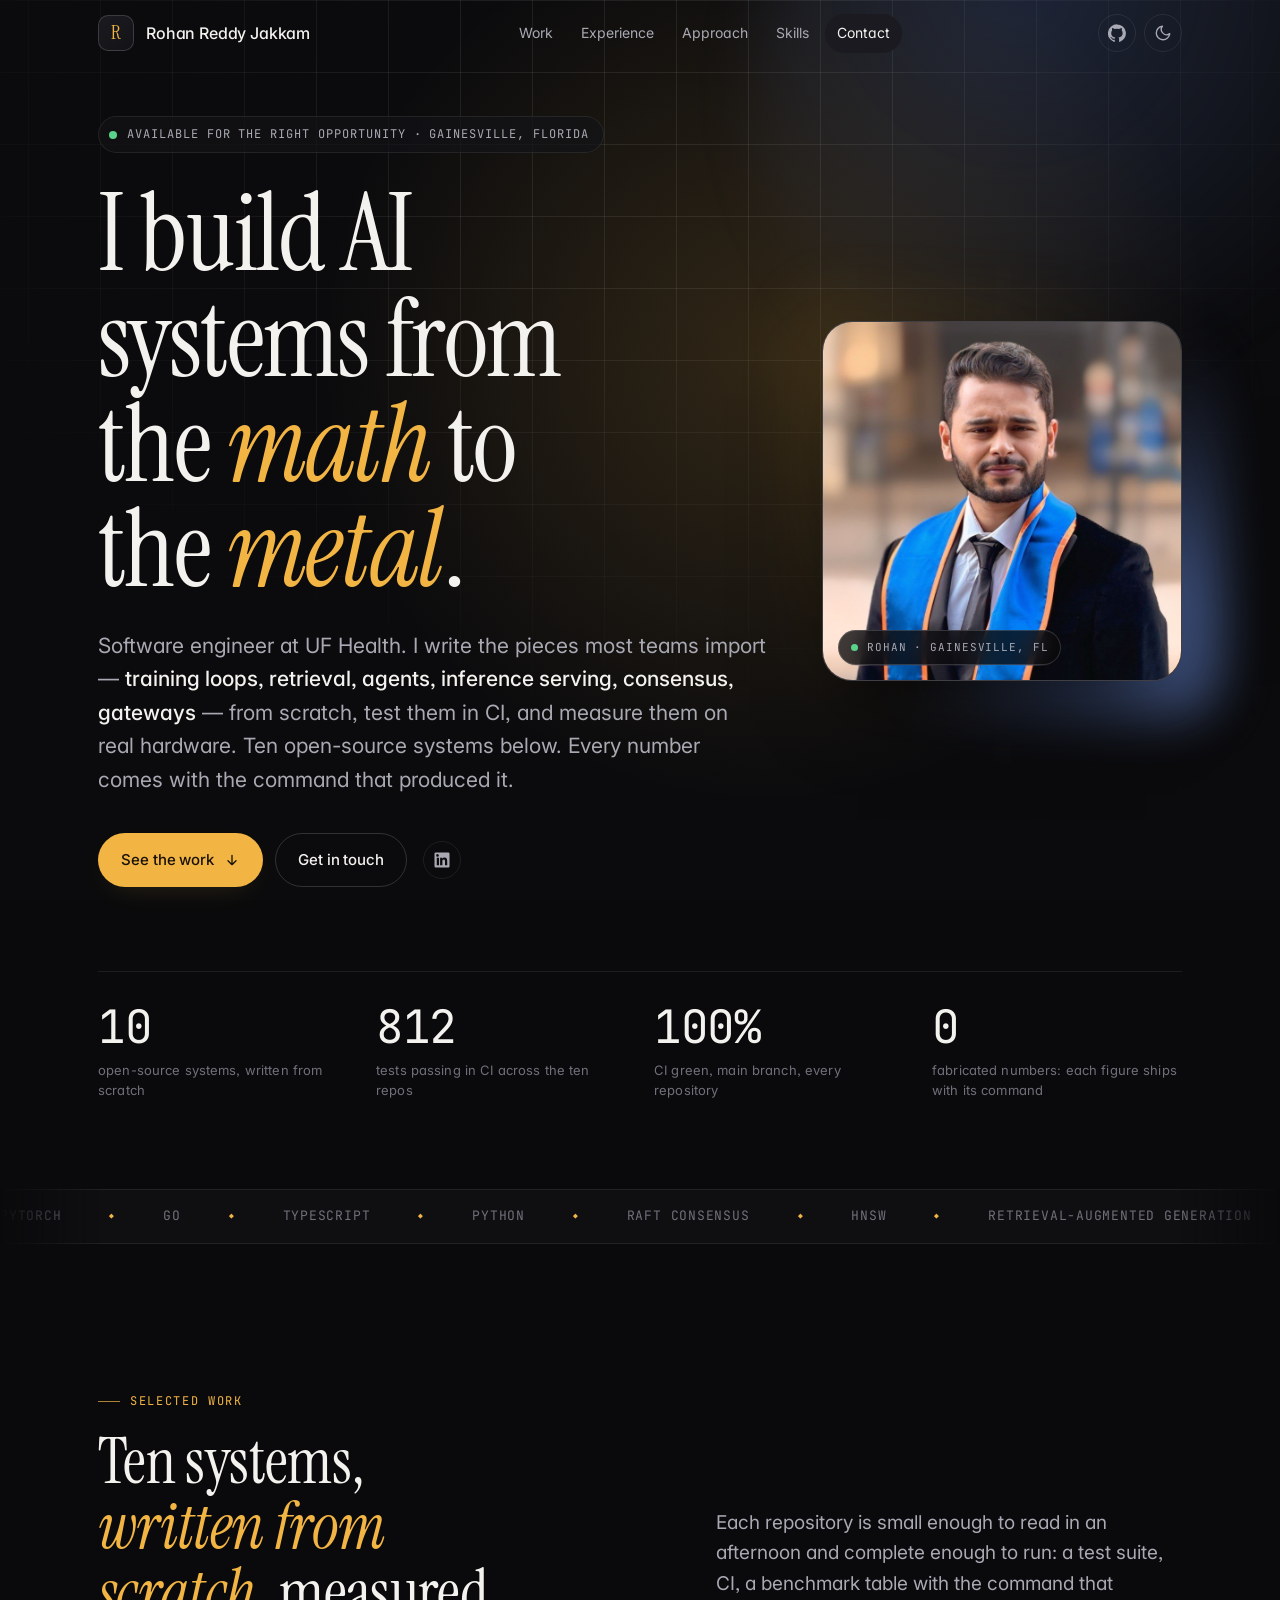
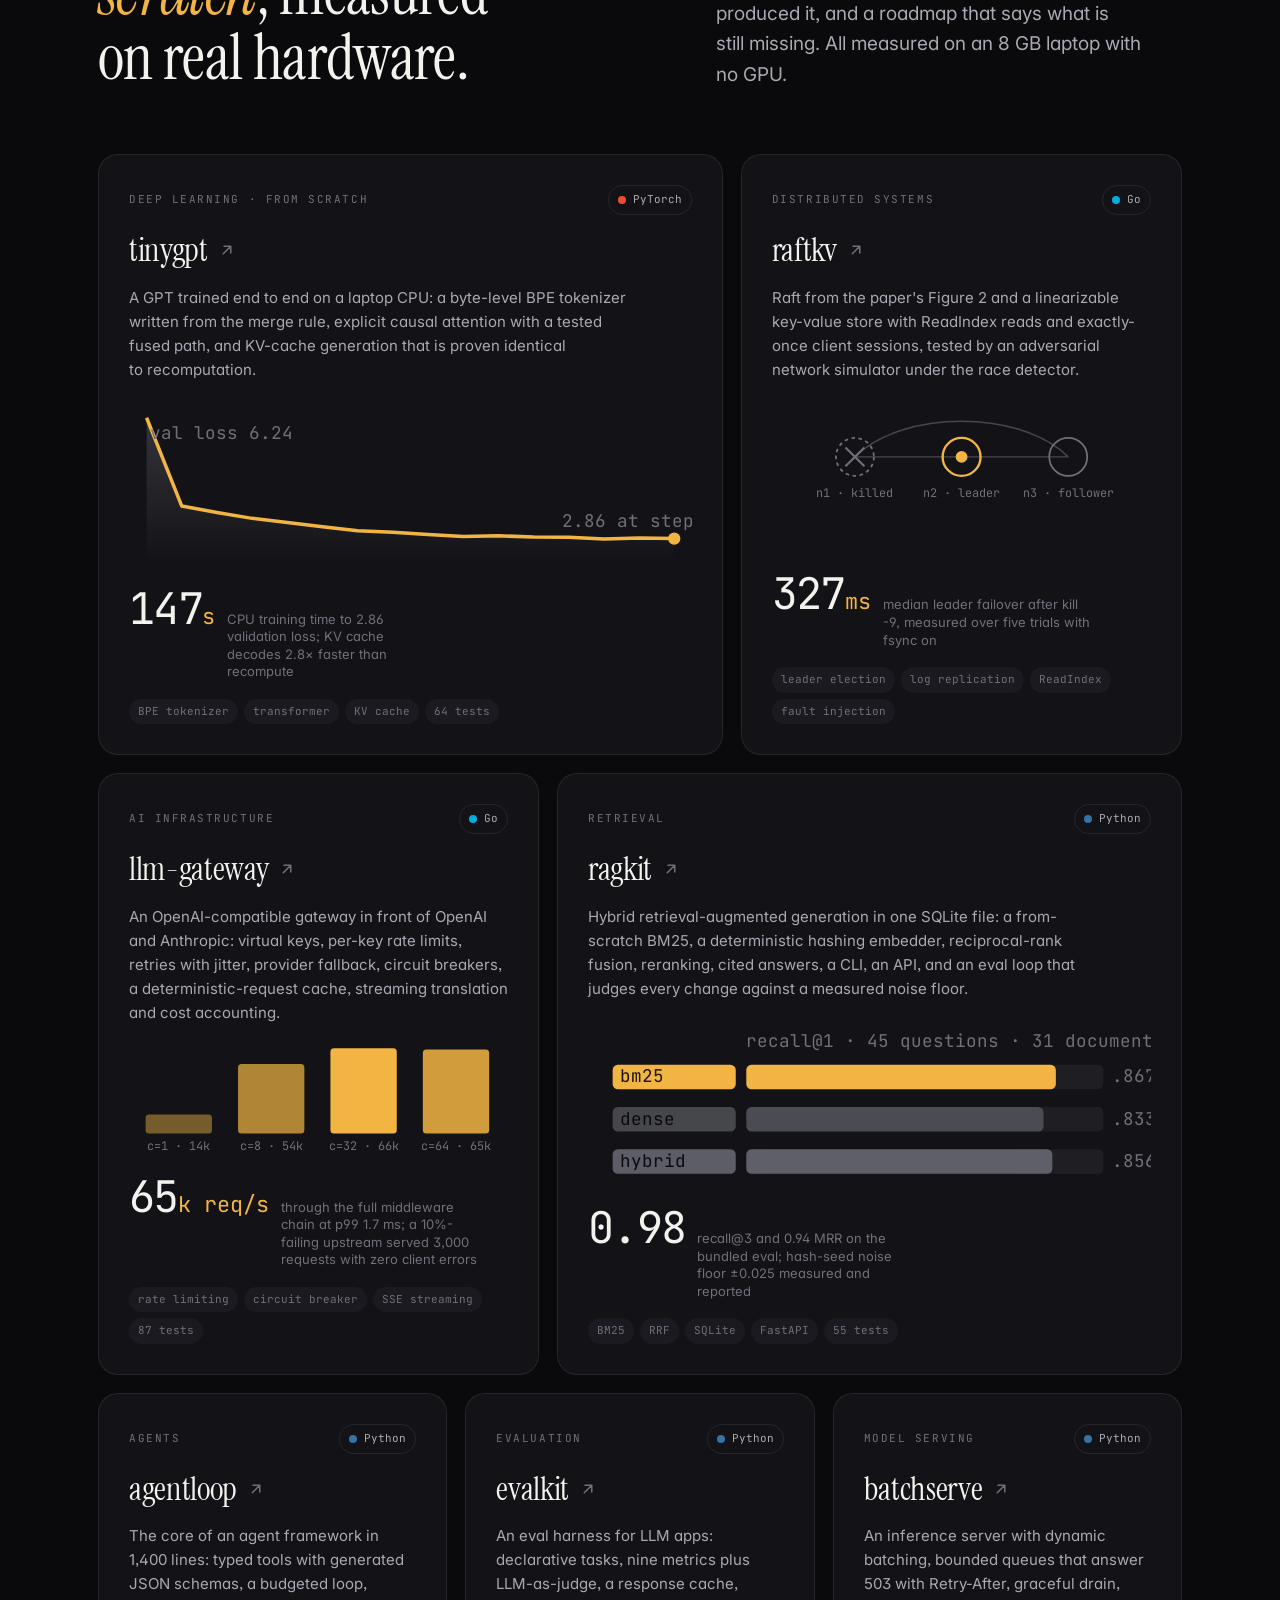
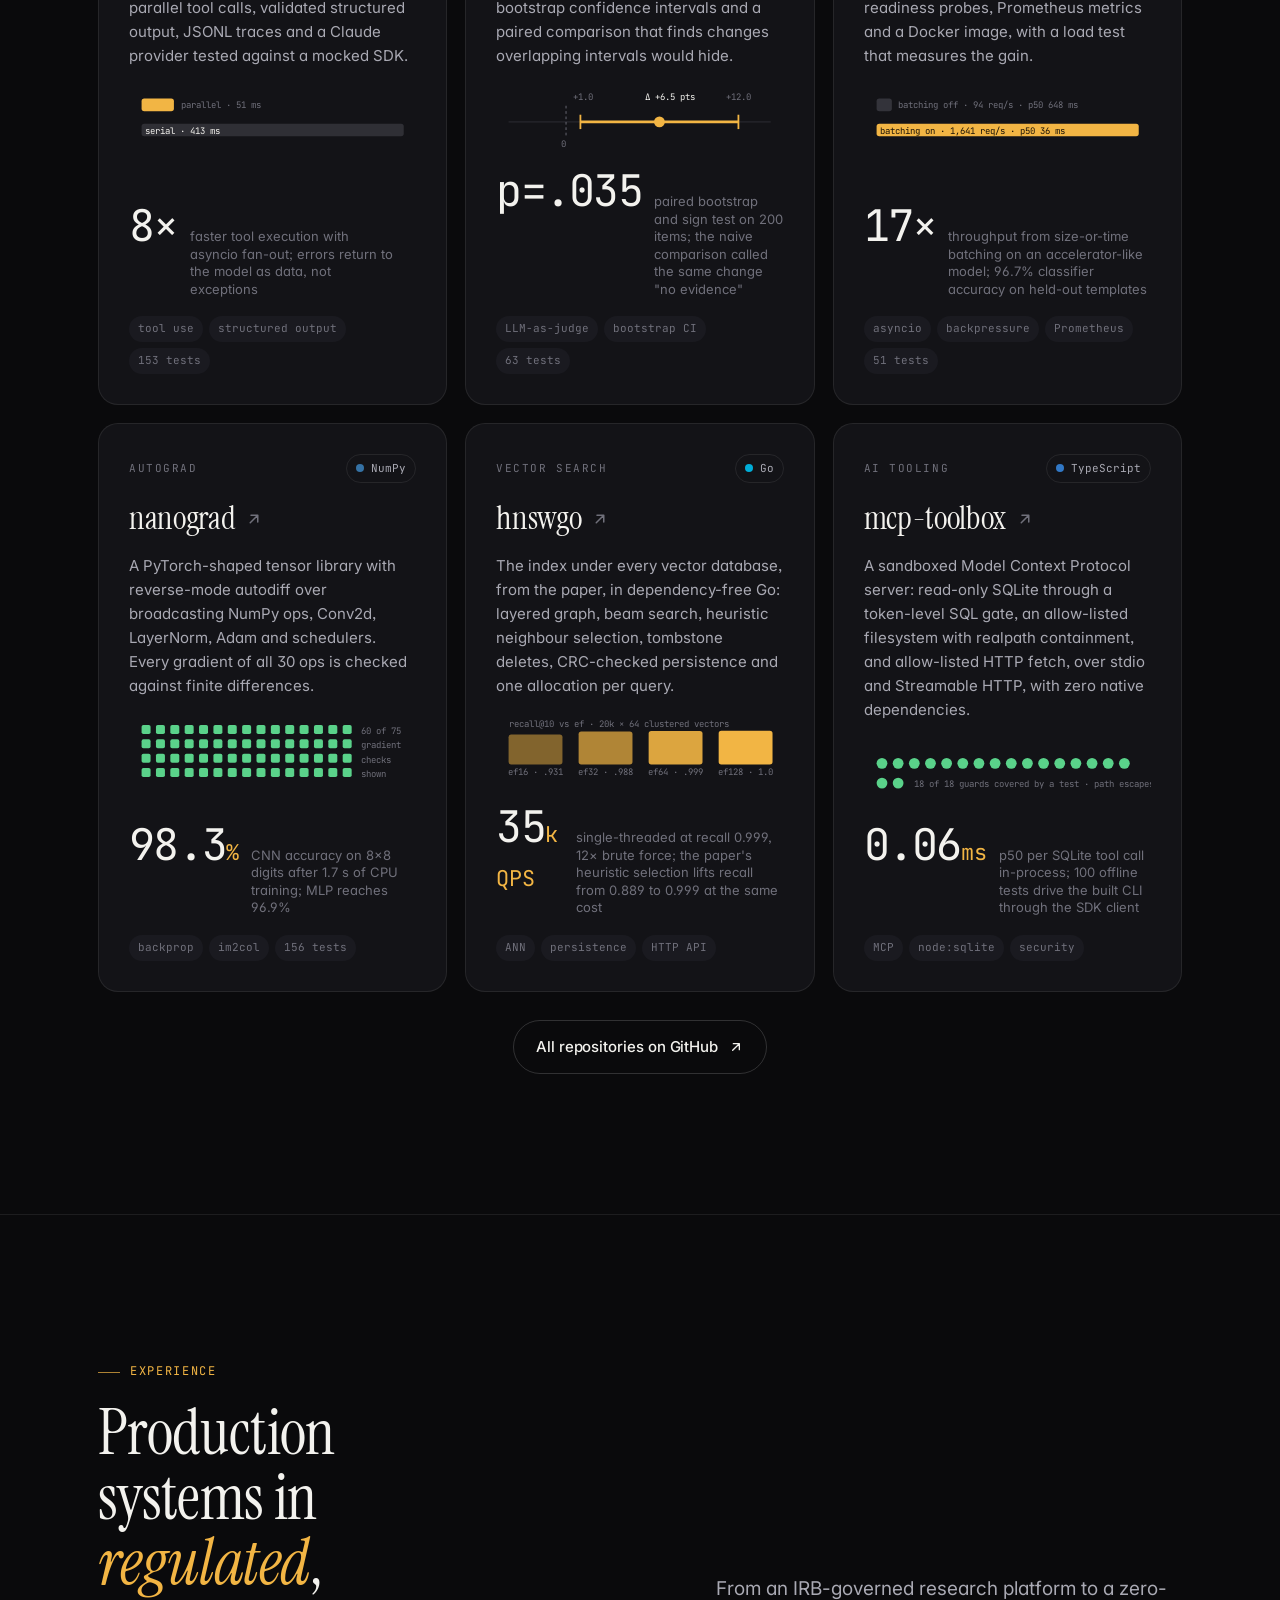
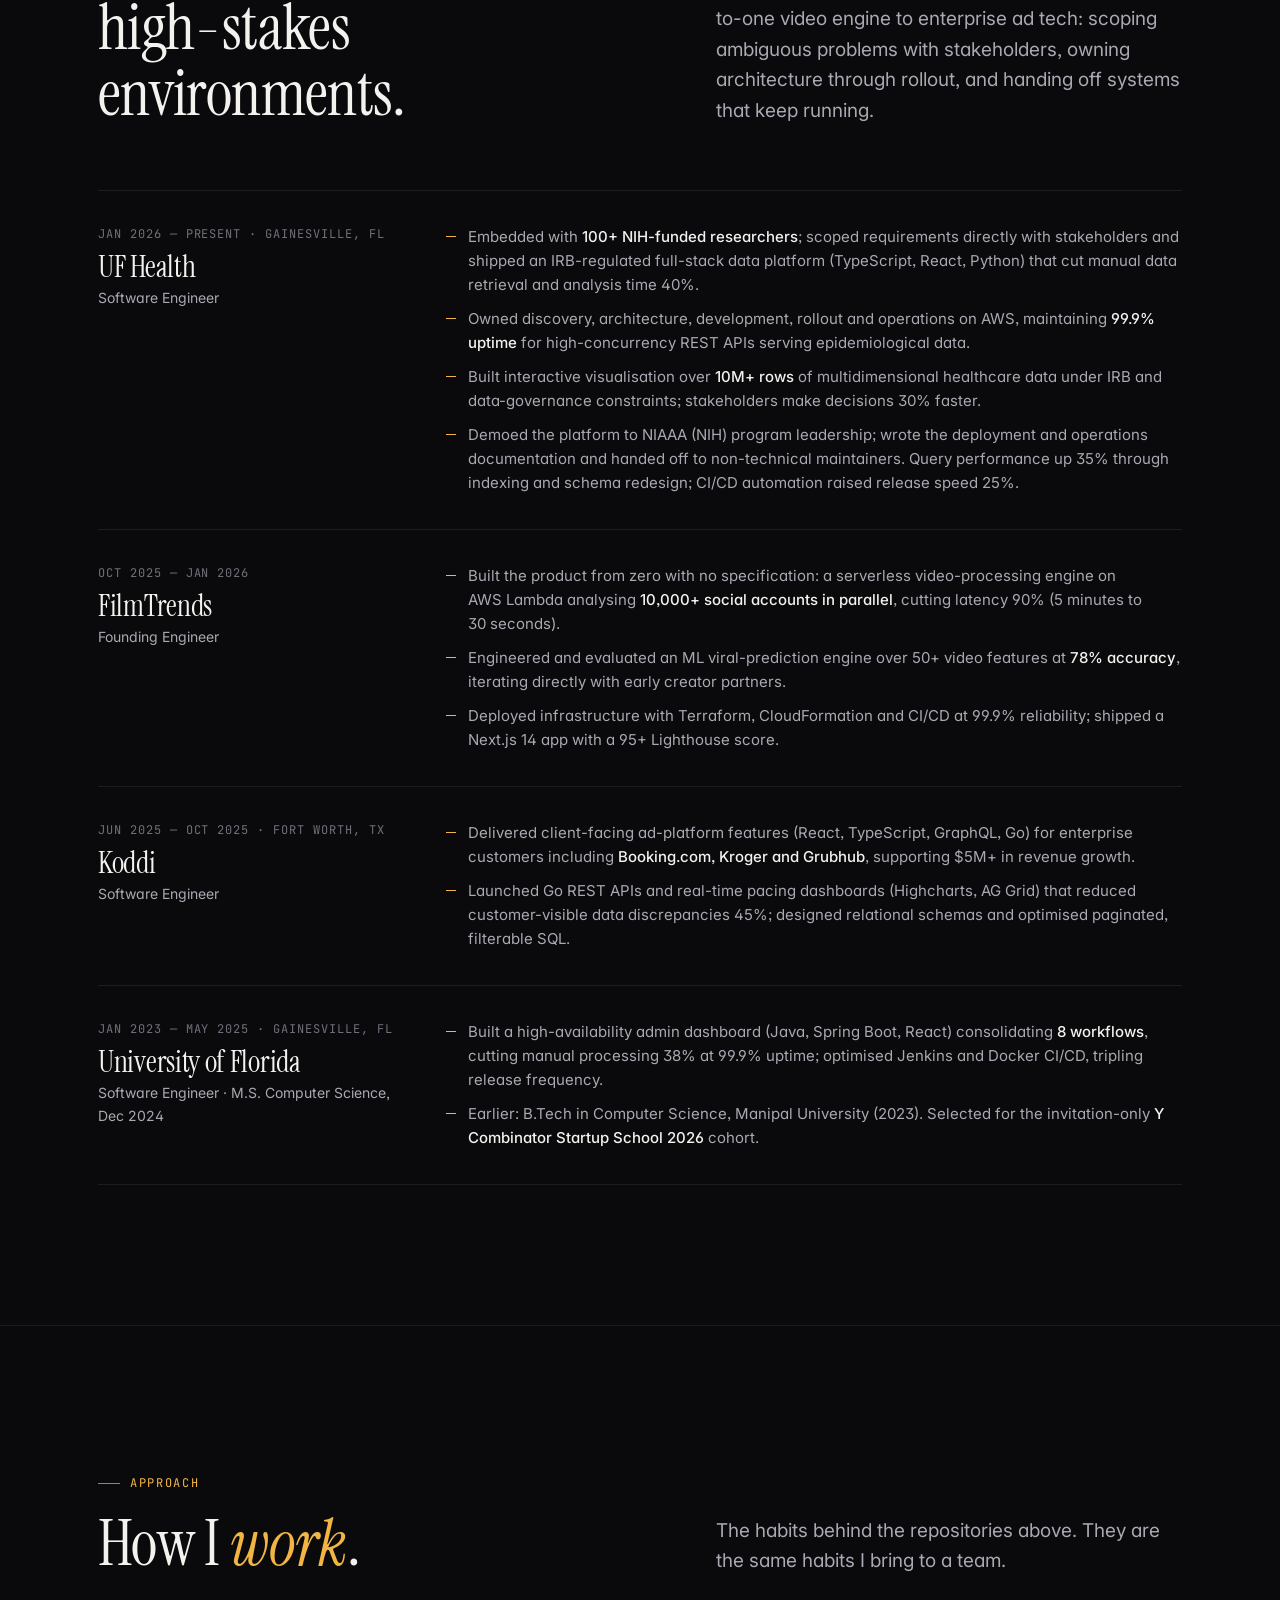
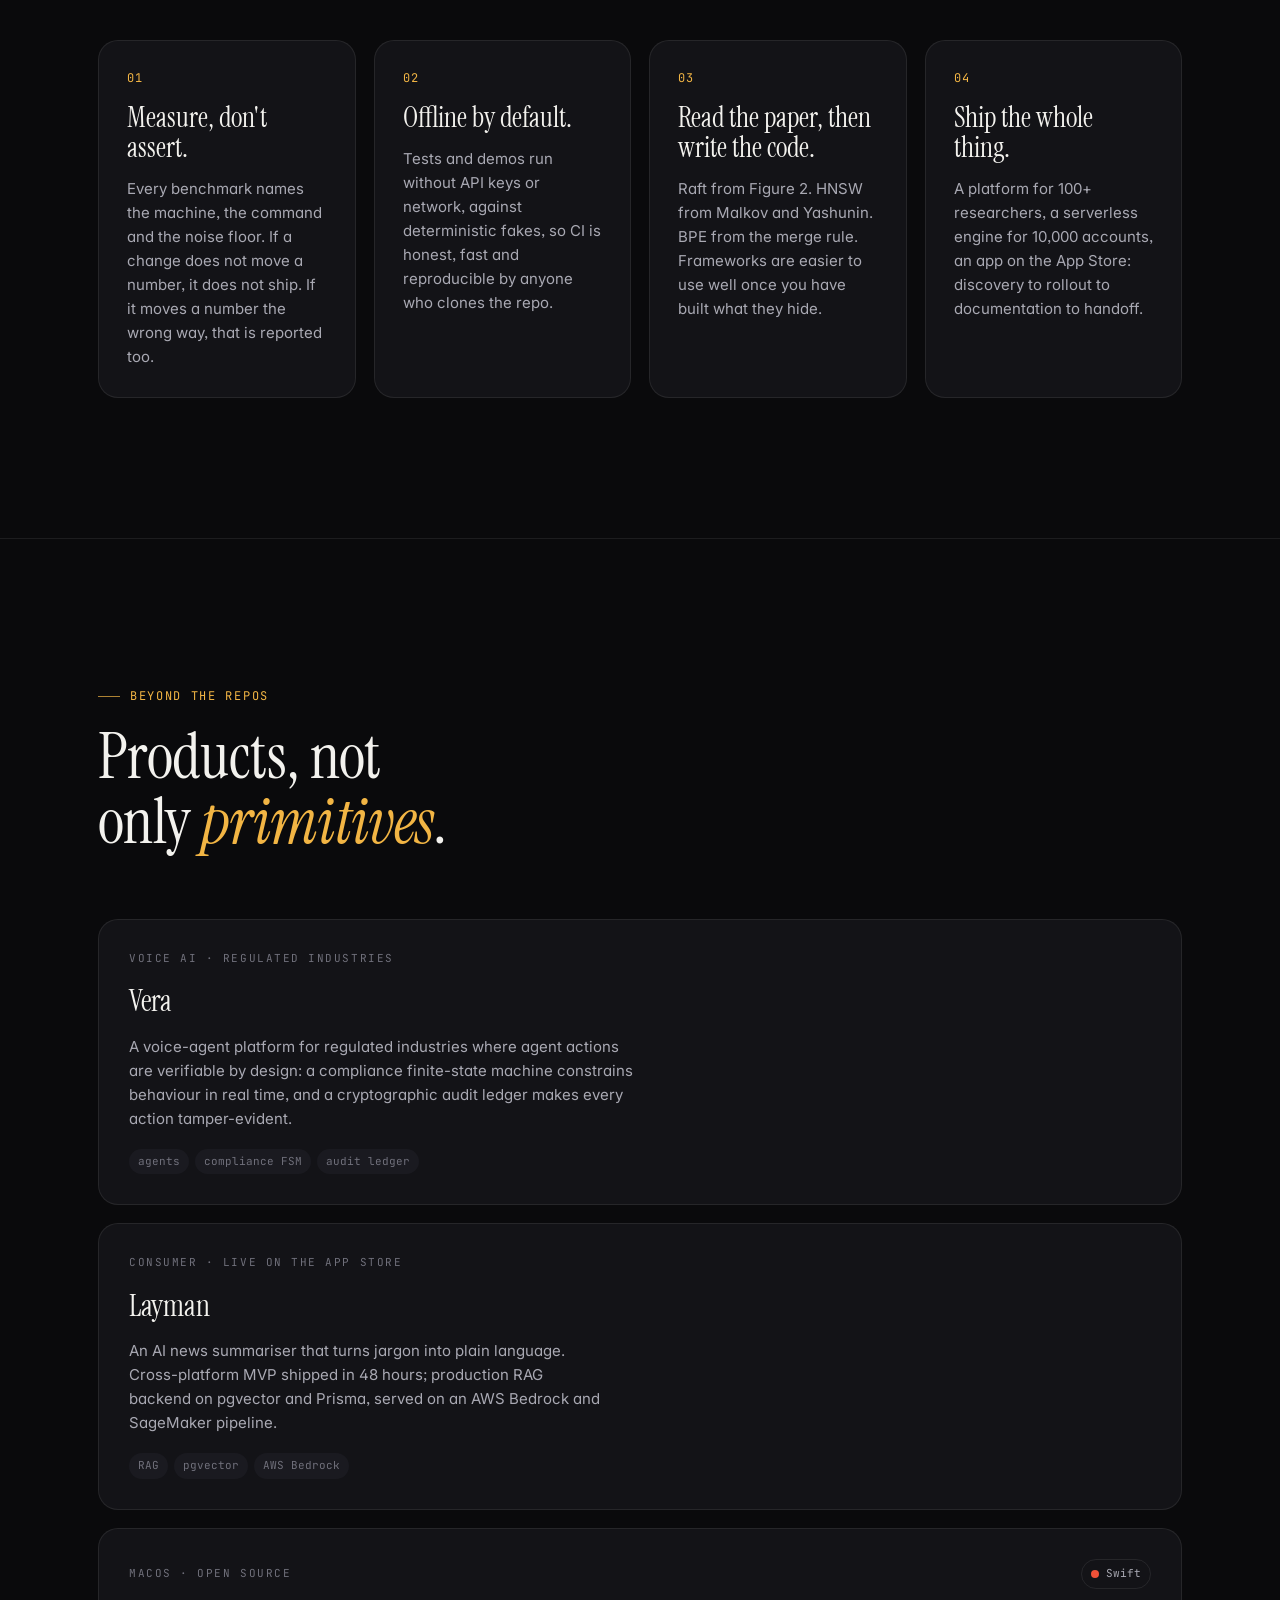
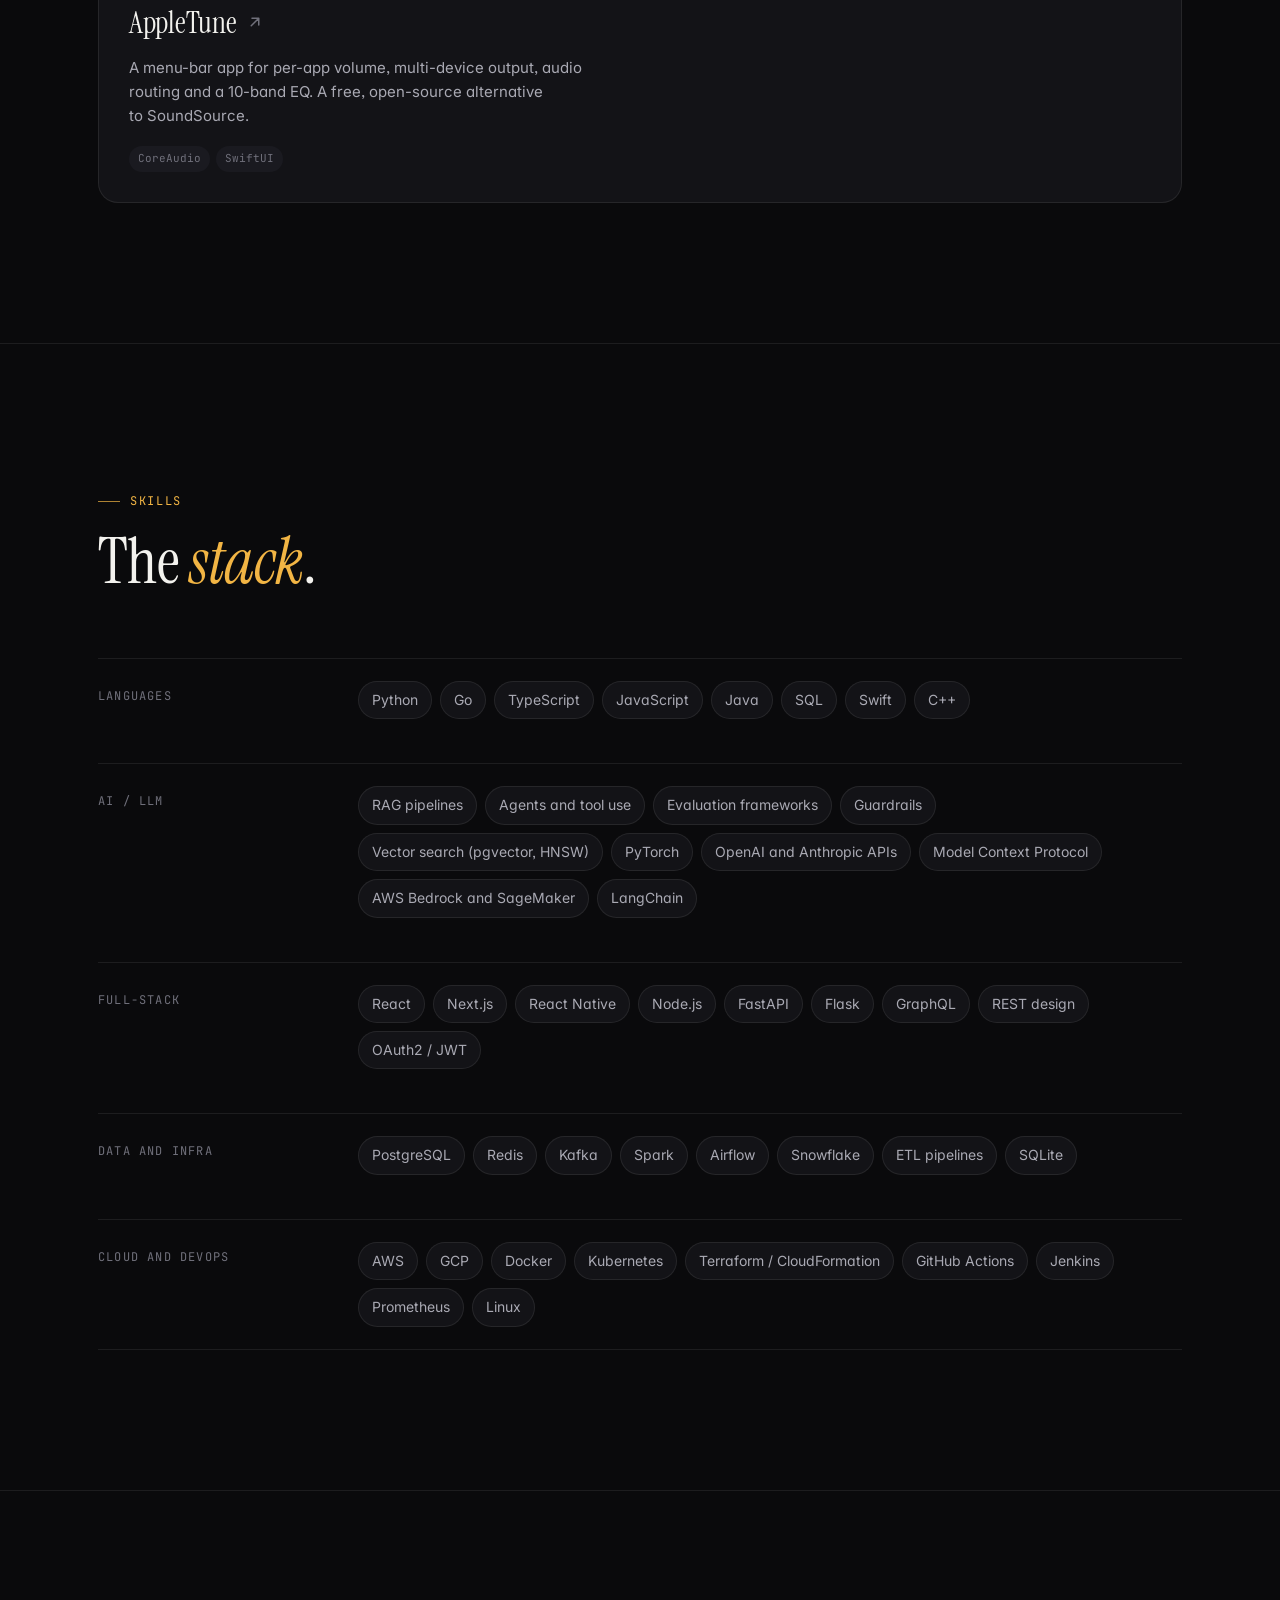
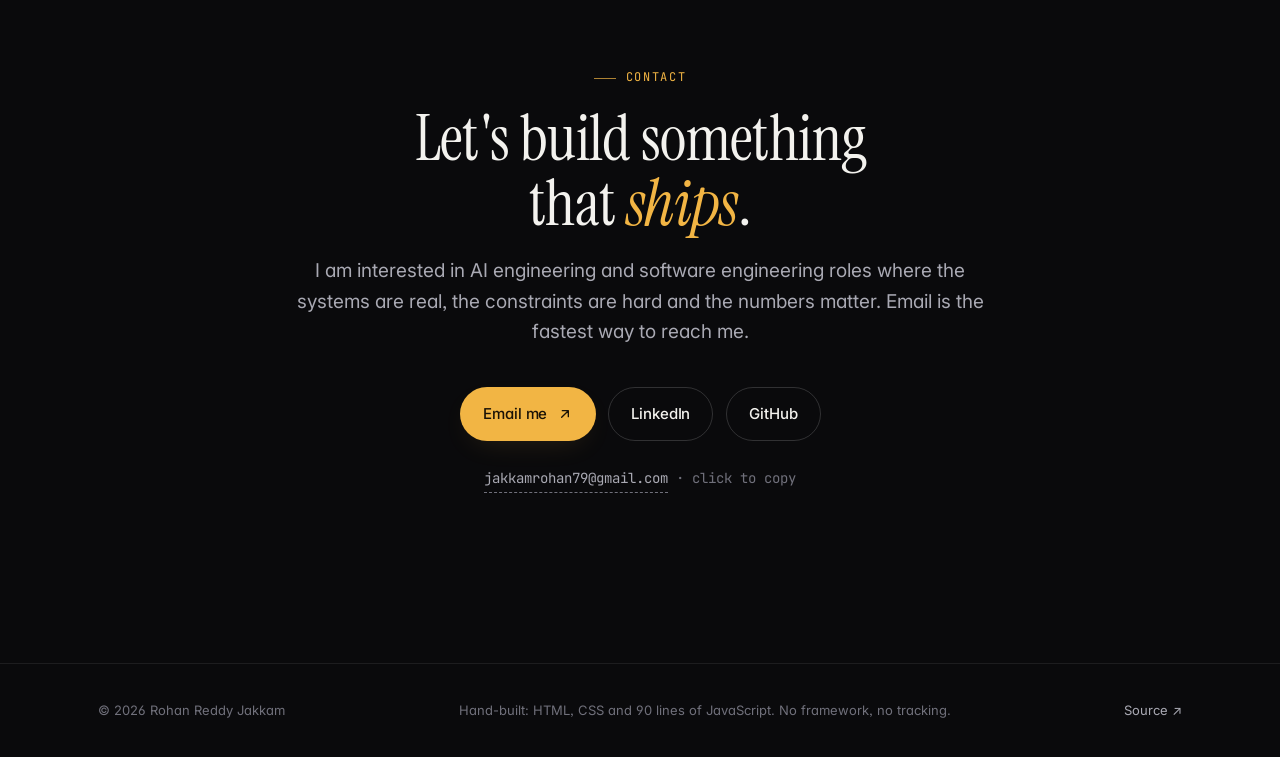
==== index.html @ 3e61116c "feat: personal site with ten project cards, experience, and contact" ====
<!doctype html>
<html lang="en">
<head>
  <meta charset="utf-8">
  <meta name="viewport" content="width=device-width, initial-scale=1">
  <title>Rohan Reddy Jakkam — Software Engineer, AI systems</title>
  <meta name="description" content="Software engineer building AI systems from the math to the metal: training loops, retrieval, agents, inference serving, consensus and gateways. Ten open-source systems, every number reproducible.">
  <link rel="canonical" href="https://rohanreddy79.github.io/">
  <meta name="theme-color" content="#0a0a0c">
  <meta property="og:type" content="website">
  <meta property="og:title" content="Rohan Reddy Jakkam — Software Engineer, AI systems">
  <meta property="og:description" content="Training loops, retrieval, agents, inference serving, consensus and gateways, written from scratch and measured on real hardware.">
  <meta property="og:url" content="https://rohanreddy79.github.io/">
  <meta property="og:image" content="https://rohanreddy79.github.io/assets/og.png">
  <meta name="twitter:card" content="summary_large_image">
  <meta name="twitter:title" content="Rohan Reddy Jakkam — Software Engineer, AI systems">
  <meta name="twitter:description" content="Ten open-source AI and systems projects, built from scratch, tested in CI, benchmarked with reproducible commands.">
  <meta name="twitter:image" content="https://rohanreddy79.github.io/assets/og.png">
  <link rel="icon" href="assets/favicon.svg" type="image/svg+xml">
  <link rel="manifest" href="site.webmanifest">
  <script>try{if(localStorage.getItem("theme")==="light")document.documentElement.setAttribute("data-theme","light")}catch(e){}</script>
  <link rel="preconnect" href="https://fonts.googleapis.com">
  <link rel="preconnect" href="https://fonts.gstatic.com" crossorigin>
  <link rel="stylesheet" href="https://fonts.googleapis.com/css2?family=Instrument+Serif:ital@0;1&family=Inter:wght@400;500;600&family=JetBrains+Mono:wght@400;500&display=swap">
  <link rel="stylesheet" href="styles.css">
  <script type="application/ld+json">
  {"@context":"https://schema.org","@type":"Person","name":"Rohan Reddy Jakkam","jobTitle":"Software Engineer","worksFor":{"@type":"Organization","name":"UF Health"},"alumniOf":[{"@type":"CollegeOrUniversity","name":"University of Florida"},{"@type":"CollegeOrUniversity","name":"Manipal University"}],"url":"https://rohanreddy79.github.io/","sameAs":["https://github.com/rohanreddy79","https://www.linkedin.com/in/jakkam-rohan-reddy-069a2a193/"],"email":"mailto:jakkamrohan79@gmail.com","knowsAbout":["Machine learning","Large language models","Retrieval-augmented generation","Distributed systems","Go","Python","TypeScript"]}
  </script>
</head>
<body>
  <a class="skip" href="#work">Skip to the work</a>
  <div class="grain" aria-hidden="true"></div>

  <header class="nav">
    <div class="container">
      <a class="brand" href="#top" aria-label="Rohan Reddy Jakkam, home">
        <span class="mark" aria-hidden="true">R</span>
        <span class="name">Rohan Reddy Jakkam</span>
      </a>
      <nav class="nav-links" aria-label="Sections">
        <a href="#work">Work</a>
        <a href="#experience">Experience</a>
        <a href="#approach">Approach</a>
        <a href="#skills">Skills</a>
        <a href="#contact">Contact</a>
      </nav>
      <div class="nav-actions">
        <a class="icon-btn" href="https://github.com/rohanreddy79" target="_blank" rel="noopener" aria-label="GitHub">
          <svg viewBox="0 0 24 24" fill="currentColor" aria-hidden="true"><path d="M12 .5a12 12 0 0 0-3.8 23.4c.6.1.8-.3.8-.6v-2.2c-3.3.7-4-1.4-4-1.4-.6-1.4-1.4-1.8-1.4-1.8-1.1-.7.1-.7.1-.7 1.2.1 1.8 1.2 1.8 1.2 1.1 1.9 2.8 1.3 3.5 1 .1-.8.4-1.3.8-1.6-2.7-.3-5.5-1.3-5.5-5.9 0-1.3.5-2.4 1.2-3.2-.1-.3-.5-1.5.1-3.2 0 0 1-.3 3.3 1.2a11.5 11.5 0 0 1 6 0c2.3-1.5 3.3-1.2 3.3-1.2.6 1.7.2 2.9.1 3.2.8.8 1.2 1.9 1.2 3.2 0 4.6-2.8 5.6-5.5 5.9.4.4.8 1.1.8 2.2v3.3c0 .3.2.7.8.6A12 12 0 0 0 12 .5z"/></svg>
        </a>
        <button class="icon-btn" id="theme" aria-label="Toggle light and dark theme">
          <svg id="moon" viewBox="0 0 24 24" fill="none" stroke="currentColor" stroke-width="1.8" stroke-linecap="round" stroke-linejoin="round" aria-hidden="true"><path d="M21 12.8A9 9 0 1 1 11.2 3a7 7 0 0 0 9.8 9.8z"/></svg>
          <svg id="sun" viewBox="0 0 24 24" fill="none" stroke="currentColor" stroke-width="1.8" stroke-linecap="round" aria-hidden="true"><circle cx="12" cy="12" r="4"/><path d="M12 2v2m0 16v2M4.9 4.9l1.4 1.4m11.4 11.4 1.4 1.4M2 12h2m16 0h2M4.9 19.1l1.4-1.4m11.4-11.4 1.4-1.4"/></svg>
        </button>
      </div>
    </div>
  </header>

  <main id="top">
    <section class="hero" aria-labelledby="hero-title">
      <div class="hero-bg" aria-hidden="true"><div class="hero-grid"></div><div class="hero-orb"></div><div class="hero-glow"></div></div>
      <div class="container">
        <div class="hero-inner">
          <div class="hero-text">
        <span class="status reveal"><span class="dot" aria-hidden="true"></span>Available for the right opportunity · Gainesville, Florida</span>
        <h1 id="hero-title" class="reveal" data-d="80">I build AI systems from the <em>math</em> to the <em>metal</em>.</h1>
        <p class="lede reveal" data-d="160">Software engineer at UF Health. I write the pieces most teams import — <strong>training loops, retrieval, agents, inference serving, consensus, gateways</strong> — from scratch, test them in CI, and measure them on real hardware. Ten open-source systems below. Every number comes with the command that produced it.</p>
        <div class="hero-cta reveal" data-d="240">
          <a class="btn btn-primary" href="#work">See the work <svg class="down" viewBox="0 0 24 24" fill="none" stroke="currentColor" stroke-width="2" stroke-linecap="round" stroke-linejoin="round" aria-hidden="true"><path d="M12 5v14m-6-6 6 6 6-6"/></svg></a>
          <a class="btn" href="#contact">Get in touch</a>
          <div class="hero-links">
            <a class="icon-btn" href="https://www.linkedin.com/in/jakkam-rohan-reddy-069a2a193/" target="_blank" rel="noopener" aria-label="LinkedIn"><svg viewBox="0 0 24 24" fill="currentColor" aria-hidden="true"><path d="M20.4 2H3.6A1.6 1.6 0 0 0 2 3.6v16.8A1.6 1.6 0 0 0 3.6 22h16.8a1.6 1.6 0 0 0 1.6-1.6V3.6A1.6 1.6 0 0 0 20.4 2zM8 19H5V9h3zM6.5 7.7a1.8 1.8 0 1 1 0-3.5 1.8 1.8 0 0 1 0 3.5zM19 19h-3v-4.9c0-1.2 0-2.7-1.6-2.7s-1.9 1.3-1.9 2.6V19h-3V9h2.9v1.4a3.2 3.2 0 0 1 2.9-1.6c3 0 3.6 2 3.6 4.6z"/></svg></a>
          </div>
        </div>
          </div>
          <figure class="hero-portrait reveal" data-d="200">
            <img src="assets/rohan.jpg" alt="Rohan Reddy Jakkam" width="800" height="800" loading="eager" fetchpriority="high" decoding="async">
            <figcaption><span class="dot" aria-hidden="true"></span>Rohan · Gainesville, FL</figcaption>
          </figure>
        </div>
        <dl class="stats reveal" data-d="320">
          <div class="stat"><dt class="label" style="order:2">open-source systems, written from scratch</dt><dd class="num" style="order:1;margin:0" data-to="10">0</dd></div>
          <div class="stat"><dt class="label" style="order:2">tests passing in CI across the ten repos</dt><dd class="num" style="order:1;margin:0" data-to="812">0</dd></div>
          <div class="stat"><dt class="label" style="order:2">CI green, main branch, every repository</dt><dd class="num" style="order:1;margin:0"><span data-to="100" data-suffix="%">0%</span></dd></div>
          <div class="stat"><dt class="label" style="order:2">fabricated numbers: each figure ships with its command</dt><dd class="num" style="order:1;margin:0">0</dd></div>
        </dl>
      </div>
    </section>

    <div class="marquee" aria-hidden="true">
      <div class="marquee-track">
        <span>PyTorch</span><span>Go</span><span>TypeScript</span><span>Python</span><span>Raft consensus</span><span>HNSW</span><span>Retrieval-augmented generation</span><span>LLM agents</span><span>Evals</span><span>Model Context Protocol</span><span>FastAPI</span><span>AWS</span><span>Kubernetes</span><span>Terraform</span><span>PostgreSQL</span><span>Kafka</span><span>Docker</span><span>React</span>
        <span>PyTorch</span><span>Go</span><span>TypeScript</span><span>Python</span><span>Raft consensus</span><span>HNSW</span><span>Retrieval-augmented generation</span><span>LLM agents</span><span>Evals</span><span>Model Context Protocol</span><span>FastAPI</span><span>AWS</span><span>Kubernetes</span><span>Terraform</span><span>PostgreSQL</span><span>Kafka</span><span>Docker</span><span>React</span>
      </div>
    </div>

    <section class="section" id="work" aria-labelledby="work-title">
      <div class="container">
        <div class="section-head">
          <div>
            <span class="eyebrow reveal">Selected work</span>
            <h2 id="work-title" class="h2 reveal" data-d="60">Ten systems, <em>written from scratch</em>, measured on real hardware.</h2>
          </div>
          <p class="lede reveal" data-d="120">Each repository is small enough to read in an afternoon and complete enough to run: a test suite, CI, a benchmark table with the command that produced it, and a roadmap that says what is still missing. All measured on an 8 GB laptop with no GPU.</p>
        </div>

        <div class="bento">
          <article class="card span-7 reveal">
            <div class="card-top"><span class="kicker">Deep learning · from scratch</span><span class="lang"><i style="--c:#ee4c2c"></i>PyTorch</span></div>
            <h3><a class="stretched" href="https://github.com/rohanreddy79/tinygpt" target="_blank" rel="noopener">tinygpt</a><svg class="arrow" viewBox="0 0 24 24" fill="none" stroke="currentColor" stroke-width="2" stroke-linecap="round" stroke-linejoin="round" aria-hidden="true"><path d="M7 17 17 7M8 7h9v9"/></svg></h3>
            <p>A GPT trained end to end on a laptop CPU: a byte-level BPE tokenizer written from the merge rule, explicit causal attention with a tested fused path, and KV-cache generation that is proven identical to recomputation.</p>
            <svg class="viz" viewBox="0 0 320 96" role="img" aria-label="Validation loss falling from 6.24 to 2.86 over 3000 training steps">
              <defs><linearGradient id="g1" x1="0" y1="0" x2="0" y2="1"><stop offset="0" stop-color="currentColor" stop-opacity=".35"/><stop offset="1" stop-color="currentColor" stop-opacity="0"/></linearGradient></defs>
              <g class="accent"><path d="M10,10.1 L30,60.3 L50,64 L70,67.3 L90,69.6 L110,72.1 L130,74.4 L150,75.2 L170,76.5 L190,77.6 L210,77.2 L230,77.9 L250,78 L270,79 L290,78.5 L310,78.8 L310,92 L10,92 Z" fill="url(#g1)"/><path d="M10,10.1 L30,60.3 L50,64 L70,67.3 L90,69.6 L110,72.1 L130,74.4 L150,75.2 L170,76.5 L190,77.6 L210,77.2 L230,77.9 L250,78 L270,79 L290,78.5 L310,78.8" fill="none" stroke="currentColor" stroke-width="2" stroke-linejoin="round"/><circle cx="310" cy="78.8" r="3.5" fill="currentColor"/></g>
              <text x="12" y="22">val loss 6.24</text><text x="246" y="72">2.86 at step 3000</text>
            </svg>
            <div class="metric"><span class="big">147<small>s</small></span><span class="cap">CPU training time to 2.86 validation loss; KV cache decodes 2.8× faster than recompute</span></div>
            <div class="tags"><span>BPE tokenizer</span><span>transformer</span><span>KV cache</span><span>64 tests</span></div>
          </article>

          <article class="card span-5 reveal" data-d="60">
            <div class="card-top"><span class="kicker">Distributed systems</span><span class="lang"><i style="--c:#00add8"></i>Go</span></div>
            <h3><a class="stretched" href="https://github.com/rohanreddy79/raftkv" target="_blank" rel="noopener">raftkv</a><svg class="arrow" viewBox="0 0 24 24" fill="none" stroke="currentColor" stroke-width="2" stroke-linecap="round" stroke-linejoin="round" aria-hidden="true"><path d="M7 17 17 7M8 7h9v9"/></svg></h3>
            <p>Raft from the paper's Figure 2 and a linearizable key-value store with ReadIndex reads and exactly-once client sessions, tested by an adversarial network simulator under the race detector.</p>
            <svg class="viz" viewBox="0 0 320 96" role="img" aria-label="Three-node cluster: the leader is killed and a new leader is elected in 327 milliseconds">
              <g stroke="currentColor" stroke-width="1.2" fill="none" opacity=".55"><path d="M70,48 L160,48"/><path d="M160,48 L250,48"/><path d="M70,48 C110,8 210,8 250,48"/></g>
              <g><circle cx="70" cy="48" r="16" fill="none" stroke="currentColor" stroke-width="1.5" stroke-dasharray="3 3"/><path d="M62,40 l16,16 M78,40 l-16,16" stroke="currentColor" stroke-width="1.8"/><text x="70" y="82" text-anchor="middle">n1 · killed</text></g>
              <g class="accent"><circle cx="160" cy="48" r="16" fill="none" stroke="currentColor" stroke-width="2"/><circle cx="160" cy="48" r="5" fill="currentColor"/><text x="160" y="82" text-anchor="middle" fill="currentColor">n2 · leader</text></g>
              <g><circle cx="250" cy="48" r="16" fill="none" stroke="currentColor" stroke-width="1.5"/><text x="250" y="82" text-anchor="middle">n3 · follower</text></g>
            </svg>
            <div class="metric"><span class="big">327<small>ms</small></span><span class="cap">median leader failover after kill -9, measured over five trials with fsync on</span></div>
            <div class="tags"><span>leader election</span><span>log replication</span><span>ReadIndex</span><span>fault injection</span></div>
          </article>

          <article class="card span-5 reveal">
            <div class="card-top"><span class="kicker">AI infrastructure</span><span class="lang"><i style="--c:#00add8"></i>Go</span></div>
            <h3><a class="stretched" href="https://github.com/rohanreddy79/llm-gateway" target="_blank" rel="noopener">llm-gateway</a><svg class="arrow" viewBox="0 0 24 24" fill="none" stroke="currentColor" stroke-width="2" stroke-linecap="round" stroke-linejoin="round" aria-hidden="true"><path d="M7 17 17 7M8 7h9v9"/></svg></h3>
            <p>An OpenAI-compatible gateway in front of OpenAI and Anthropic: virtual keys, per-key rate limits, retries with jitter, provider fallback, circuit breakers, a deterministic-request cache, streaming translation and cost accounting.</p>
            <svg class="viz" viewBox="0 0 320 96" role="img" aria-label="Requests per second through the gateway at concurrency 1, 8, 32 and 64: 14,450; 53,663; 65,895; 64,934">
              <g class="accent" fill="currentColor"><rect x="14" y="60.4" width="56" height="16" rx="3" opacity=".45"/><rect x="92" y="17.8" width="56" height="58.6" rx="3" opacity=".7"/><rect x="170" y="4.5" width="56" height="71.9" rx="3"/><rect x="248" y="5.5" width="56" height="70.9" rx="3" opacity=".85"/></g>
              <text x="42" y="90" text-anchor="middle">c=1 · 14k</text><text x="120" y="90" text-anchor="middle">c=8 · 54k</text><text x="198" y="90" text-anchor="middle">c=32 · 66k</text><text x="276" y="90" text-anchor="middle">c=64 · 65k</text>
            </svg>
            <div class="metric"><span class="big">65<small>k req/s</small></span><span class="cap">through the full middleware chain at p99 1.7 ms; a 10%-failing upstream served 3,000 requests with zero client errors</span></div>
            <div class="tags"><span>rate limiting</span><span>circuit breaker</span><span>SSE streaming</span><span>87 tests</span></div>
          </article>

          <article class="card span-7 reveal" data-d="60">
            <div class="card-top"><span class="kicker">Retrieval</span><span class="lang"><i style="--c:#3572a5"></i>Python</span></div>
            <h3><a class="stretched" href="https://github.com/rohanreddy79/ragkit" target="_blank" rel="noopener">ragkit</a><svg class="arrow" viewBox="0 0 24 24" fill="none" stroke="currentColor" stroke-width="2" stroke-linecap="round" stroke-linejoin="round" aria-hidden="true"><path d="M7 17 17 7M8 7h9v9"/></svg></h3>
            <p>Hybrid retrieval-augmented generation in one SQLite file: a from-scratch BM25, a deterministic hashing embedder, reciprocal-rank fusion, reranking, cited answers, a CLI, an API, and an eval loop that judges every change against a measured noise floor.</p>
            <svg class="viz" viewBox="0 0 320 96" role="img" aria-label="recall at 1 on the 45-question eval: BM25 0.867, dense 0.833, hybrid 0.856">
              <g fill="currentColor"><rect x="14" y="26" width="70" height="14" rx="3" class="accent" style="fill:var(--accent)"/><rect x="14" y="50" width="70" height="14" rx="3" opacity=".55"/><rect x="14" y="74" width="70" height="14" rx="3" opacity=".8"/></g>
              <g><rect x="90" y="26" width="203" height="14" rx="3" fill="currentColor" opacity=".12"/><rect x="90" y="26" width="176" height="14" rx="3" class="accent" fill="currentColor"/><rect x="90" y="50" width="203" height="14" rx="3" fill="currentColor" opacity=".12"/><rect x="90" y="50" width="169" height="14" rx="3" fill="currentColor" opacity=".55"/><rect x="90" y="74" width="203" height="14" rx="3" fill="currentColor" opacity=".12"/><rect x="90" y="74" width="174" height="14" rx="3" fill="currentColor" opacity=".8"/></g>
              <text x="18" y="36" style="fill:var(--accent-ink)">bm25</text><text x="18" y="60" style="fill:var(--bg)">dense</text><text x="18" y="84" style="fill:var(--bg)">hybrid</text>
              <text x="298" y="36">.867</text><text x="298" y="60">.833</text><text x="298" y="84">.856</text>
              <text x="90" y="16">recall@1 · 45 questions · 31 documents</text>
            </svg>
            <div class="metric"><span class="big">0.98</span><span class="cap">recall@3 and 0.94 MRR on the bundled eval; hash-seed noise floor ±0.025 measured and reported</span></div>
            <div class="tags"><span>BM25</span><span>RRF</span><span>SQLite</span><span>FastAPI</span><span>55 tests</span></div>
          </article>

          <article class="card span-4 reveal">
            <div class="card-top"><span class="kicker">Agents</span><span class="lang"><i style="--c:#3572a5"></i>Python</span></div>
            <h3><a class="stretched" href="https://github.com/rohanreddy79/agentloop" target="_blank" rel="noopener">agentloop</a><svg class="arrow" viewBox="0 0 24 24" fill="none" stroke="currentColor" stroke-width="2" stroke-linecap="round" stroke-linejoin="round" aria-hidden="true"><path d="M7 17 17 7M8 7h9v9"/></svg></h3>
            <p>The core of an agent framework in 1,400 lines: typed tools with generated JSON schemas, a budgeted loop, parallel tool calls, validated structured output, JSONL traces and a Claude provider tested against a mocked SDK.</p>
            <svg class="viz" viewBox="0 0 320 72" role="img" aria-label="Eight tools of 50 milliseconds each: 51 ms in parallel versus 413 ms serial">
              <rect x="14" y="14" width="36" height="14" rx="3" class="accent" fill="currentColor"/><text x="58" y="25">parallel · 51 ms</text>
              <rect x="14" y="42" width="292" height="14" rx="3" fill="currentColor" opacity=".3"/><text x="18" y="53" style="fill:var(--text)">serial · 413 ms</text>
            </svg>
            <div class="metric"><span class="big">8×</span><span class="cap">faster tool execution with asyncio fan-out; errors return to the model as data, not exceptions</span></div>
            <div class="tags"><span>tool use</span><span>structured output</span><span>153 tests</span></div>
          </article>

          <article class="card span-4 reveal" data-d="60">
            <div class="card-top"><span class="kicker">Evaluation</span><span class="lang"><i style="--c:#3572a5"></i>Python</span></div>
            <h3><a class="stretched" href="https://github.com/rohanreddy79/evalkit" target="_blank" rel="noopener">evalkit</a><svg class="arrow" viewBox="0 0 24 24" fill="none" stroke="currentColor" stroke-width="2" stroke-linecap="round" stroke-linejoin="round" aria-hidden="true"><path d="M7 17 17 7M8 7h9v9"/></svg></h3>
            <p>An eval harness for LLM apps: declarative tasks, nine metrics plus LLM-as-judge, a response cache, bootstrap confidence intervals and a paired comparison that finds changes overlapping intervals would hide.</p>
            <svg class="viz" viewBox="0 0 320 72" role="img" aria-label="Paired delta of plus 6.5 points with a 95 percent confidence interval from plus 1.0 to plus 12.0, excluding zero">
              <line x1="14" y1="40" x2="306" y2="40" stroke="currentColor" opacity=".3"/><line x1="78" y1="22" x2="78" y2="58" stroke="currentColor" stroke-dasharray="3 3"/><text x="72" y="68">0</text>
              <g class="accent" stroke="currentColor"><line x1="94" y1="40" x2="270" y2="40" stroke-width="3"/><line x1="94" y1="32" x2="94" y2="48" stroke-width="2"/><line x1="270" y1="32" x2="270" y2="48" stroke-width="2"/><circle cx="182" cy="40" r="6" fill="currentColor" stroke="none"/></g>
              <text x="86" y="16">+1.0</text><text x="166" y="16" style="fill:var(--text)">Δ +6.5 pts</text><text x="256" y="16">+12.0</text>
            </svg>
            <div class="metric"><span class="big">p=.035</span><span class="cap">paired bootstrap and sign test on 200 items; the naive comparison called the same change "no evidence"</span></div>
            <div class="tags"><span>LLM-as-judge</span><span>bootstrap CI</span><span>63 tests</span></div>
          </article>

          <article class="card span-4 reveal" data-d="120">
            <div class="card-top"><span class="kicker">Model serving</span><span class="lang"><i style="--c:#3572a5"></i>Python</span></div>
            <h3><a class="stretched" href="https://github.com/rohanreddy79/batchserve" target="_blank" rel="noopener">batchserve</a><svg class="arrow" viewBox="0 0 24 24" fill="none" stroke="currentColor" stroke-width="2" stroke-linecap="round" stroke-linejoin="round" aria-hidden="true"><path d="M7 17 17 7M8 7h9v9"/></svg></h3>
            <p>An inference server with dynamic batching, bounded queues that answer 503 with Retry-After, graceful drain, readiness probes, Prometheus metrics and a Docker image, with a load test that measures the gain.</p>
            <svg class="viz" viewBox="0 0 320 72" role="img" aria-label="Throughput 94 requests per second without batching versus 1,641 with batching">
              <rect x="14" y="14" width="17" height="14" rx="3" fill="currentColor" opacity=".35"/><text x="38" y="25">batching off · 94 req/s · p50 648 ms</text>
              <rect x="14" y="42" width="292" height="14" rx="3" class="accent" fill="currentColor"/><text x="18" y="53" style="fill:var(--accent-ink)">batching on · 1,641 req/s · p50 36 ms</text>
            </svg>
            <div class="metric"><span class="big">17×</span><span class="cap">throughput from size-or-time batching on an accelerator-like model; 96.7% classifier accuracy on held-out templates</span></div>
            <div class="tags"><span>asyncio</span><span>backpressure</span><span>Prometheus</span><span>51 tests</span></div>
          </article>

          <article class="card span-4 reveal">
            <div class="card-top"><span class="kicker">Autograd</span><span class="lang"><i style="--c:#3572a5"></i>NumPy</span></div>
            <h3><a class="stretched" href="https://github.com/rohanreddy79/nanograd" target="_blank" rel="noopener">nanograd</a><svg class="arrow" viewBox="0 0 24 24" fill="none" stroke="currentColor" stroke-width="2" stroke-linecap="round" stroke-linejoin="round" aria-hidden="true"><path d="M7 17 17 7M8 7h9v9"/></svg></h3>
            <p>A PyTorch-shaped tensor library with reverse-mode autodiff over broadcasting NumPy ops, Conv2d, LayerNorm, Adam and schedulers. Every gradient of all 30 ops is checked against finite differences.</p>
            <svg class="viz" viewBox="0 0 320 72" role="img" aria-label="75 gradient checks, all passing">
              <g class="good" fill="currentColor"><rect x="14" y="10" width="10" height="10" rx="2"/><rect x="30" y="10" width="10" height="10" rx="2"/><rect x="46" y="10" width="10" height="10" rx="2"/><rect x="62" y="10" width="10" height="10" rx="2"/><rect x="78" y="10" width="10" height="10" rx="2"/><rect x="94" y="10" width="10" height="10" rx="2"/><rect x="110" y="10" width="10" height="10" rx="2"/><rect x="126" y="10" width="10" height="10" rx="2"/><rect x="142" y="10" width="10" height="10" rx="2"/><rect x="158" y="10" width="10" height="10" rx="2"/><rect x="174" y="10" width="10" height="10" rx="2"/><rect x="190" y="10" width="10" height="10" rx="2"/><rect x="206" y="10" width="10" height="10" rx="2"/><rect x="222" y="10" width="10" height="10" rx="2"/><rect x="238" y="10" width="10" height="10" rx="2"/><rect x="14" y="26" width="10" height="10" rx="2"/><rect x="30" y="26" width="10" height="10" rx="2"/><rect x="46" y="26" width="10" height="10" rx="2"/><rect x="62" y="26" width="10" height="10" rx="2"/><rect x="78" y="26" width="10" height="10" rx="2"/><rect x="94" y="26" width="10" height="10" rx="2"/><rect x="110" y="26" width="10" height="10" rx="2"/><rect x="126" y="26" width="10" height="10" rx="2"/><rect x="142" y="26" width="10" height="10" rx="2"/><rect x="158" y="26" width="10" height="10" rx="2"/><rect x="174" y="26" width="10" height="10" rx="2"/><rect x="190" y="26" width="10" height="10" rx="2"/><rect x="206" y="26" width="10" height="10" rx="2"/><rect x="222" y="26" width="10" height="10" rx="2"/><rect x="238" y="26" width="10" height="10" rx="2"/><rect x="14" y="42" width="10" height="10" rx="2"/><rect x="30" y="42" width="10" height="10" rx="2"/><rect x="46" y="42" width="10" height="10" rx="2"/><rect x="62" y="42" width="10" height="10" rx="2"/><rect x="78" y="42" width="10" height="10" rx="2"/><rect x="94" y="42" width="10" height="10" rx="2"/><rect x="110" y="42" width="10" height="10" rx="2"/><rect x="126" y="42" width="10" height="10" rx="2"/><rect x="142" y="42" width="10" height="10" rx="2"/><rect x="158" y="42" width="10" height="10" rx="2"/><rect x="174" y="42" width="10" height="10" rx="2"/><rect x="190" y="42" width="10" height="10" rx="2"/><rect x="206" y="42" width="10" height="10" rx="2"/><rect x="222" y="42" width="10" height="10" rx="2"/><rect x="238" y="42" width="10" height="10" rx="2"/><rect x="14" y="58" width="10" height="10" rx="2"/><rect x="30" y="58" width="10" height="10" rx="2"/><rect x="46" y="58" width="10" height="10" rx="2"/><rect x="62" y="58" width="10" height="10" rx="2"/><rect x="78" y="58" width="10" height="10" rx="2"/><rect x="94" y="58" width="10" height="10" rx="2"/><rect x="110" y="58" width="10" height="10" rx="2"/><rect x="126" y="58" width="10" height="10" rx="2"/><rect x="142" y="58" width="10" height="10" rx="2"/><rect x="158" y="58" width="10" height="10" rx="2"/><rect x="174" y="58" width="10" height="10" rx="2"/><rect x="190" y="58" width="10" height="10" rx="2"/><rect x="206" y="58" width="10" height="10" rx="2"/><rect x="222" y="58" width="10" height="10" rx="2"/><rect x="238" y="58" width="10" height="10" rx="2"/></g>
              <text x="258" y="20">60 of 75</text><text x="258" y="36">gradient</text><text x="258" y="52">checks</text><text x="258" y="68">shown</text>
            </svg>
            <div class="metric"><span class="big">98.3<small>%</small></span><span class="cap">CNN accuracy on 8×8 digits after 1.7 s of CPU training; MLP reaches 96.9%</span></div>
            <div class="tags"><span>backprop</span><span>im2col</span><span>156 tests</span></div>
          </article>

          <article class="card span-4 reveal" data-d="60">
            <div class="card-top"><span class="kicker">Vector search</span><span class="lang"><i style="--c:#00add8"></i>Go</span></div>
            <h3><a class="stretched" href="https://github.com/rohanreddy79/hnswgo" target="_blank" rel="noopener">hnswgo</a><svg class="arrow" viewBox="0 0 24 24" fill="none" stroke="currentColor" stroke-width="2" stroke-linecap="round" stroke-linejoin="round" aria-hidden="true"><path d="M7 17 17 7M8 7h9v9"/></svg></h3>
            <p>The index under every vector database, from the paper, in dependency-free Go: layered graph, beam search, heuristic neighbour selection, tombstone deletes, CRC-checked persistence and one allocation per query.</p>
            <svg class="viz" viewBox="0 0 320 72" role="img" aria-label="recall at 10 by search beam width: ef 16 0.931, ef 32 0.988, ef 64 0.999, ef 128 1.000">
              <g class="accent" fill="currentColor"><rect x="14" y="20.6" width="60" height="33.4" rx="3" opacity=".5"/><rect x="92" y="17.3" width="60" height="36.7" rx="3" opacity=".7"/><rect x="170" y="16.6" width="60" height="37.4" rx="3" opacity=".9"/><rect x="248" y="16.5" width="60" height="37.5" rx="3"/></g>
              <text x="44" y="66" text-anchor="middle">ef16 · .931</text><text x="122" y="66" text-anchor="middle">ef32 · .988</text><text x="200" y="66" text-anchor="middle">ef64 · .999</text><text x="278" y="66" text-anchor="middle">ef128 · 1.0</text>
              <text x="14" y="12">recall@10 vs ef · 20k × 64 clustered vectors</text>
            </svg>
            <div class="metric"><span class="big">35<small>k QPS</small></span><span class="cap">single-threaded at recall 0.999, 12× brute force; the paper's heuristic selection lifts recall from 0.889 to 0.999 at the same cost</span></div>
            <div class="tags"><span>ANN</span><span>persistence</span><span>HTTP API</span></div>
          </article>

          <article class="card span-4 reveal" data-d="120">
            <div class="card-top"><span class="kicker">AI tooling</span><span class="lang"><i style="--c:#3178c6"></i>TypeScript</span></div>
            <h3><a class="stretched" href="https://github.com/rohanreddy79/mcp-toolbox" target="_blank" rel="noopener">mcp-toolbox</a><svg class="arrow" viewBox="0 0 24 24" fill="none" stroke="currentColor" stroke-width="2" stroke-linecap="round" stroke-linejoin="round" aria-hidden="true"><path d="M7 17 17 7M8 7h9v9"/></svg></h3>
            <p>A sandboxed Model Context Protocol server: read-only SQLite through a token-level SQL gate, an allow-listed filesystem with realpath containment, and allow-listed HTTP fetch, over stdio and Streamable HTTP, with zero native dependencies.</p>
            <svg class="viz" viewBox="0 0 320 72" role="img" aria-label="18 sandbox checks, each mapped to a test">
              <g class="good" fill="currentColor"><circle cx="20" cy="26" r="6"/><circle cx="38" cy="26" r="6"/><circle cx="56" cy="26" r="6"/><circle cx="74" cy="26" r="6"/><circle cx="92" cy="26" r="6"/><circle cx="110" cy="26" r="6"/><circle cx="128" cy="26" r="6"/><circle cx="146" cy="26" r="6"/><circle cx="164" cy="26" r="6"/><circle cx="182" cy="26" r="6"/><circle cx="200" cy="26" r="6"/><circle cx="218" cy="26" r="6"/><circle cx="236" cy="26" r="6"/><circle cx="254" cy="26" r="6"/><circle cx="272" cy="26" r="6"/><circle cx="290" cy="26" r="6"/><circle cx="20" cy="48" r="6"/><circle cx="38" cy="48" r="6"/></g>
              <text x="56" y="52">18 of 18 guards covered by a test · path escapes, SQL mutation, host allowlist, size caps</text>
            </svg>
            <div class="metric"><span class="big">0.06<small>ms</small></span><span class="cap">p50 per SQLite tool call in-process; 100 offline tests drive the built CLI through the SDK client</span></div>
            <div class="tags"><span>MCP</span><span>node:sqlite</span><span>security</span></div>
          </article>
        </div>
        <div class="more reveal"><a class="btn" href="https://github.com/rohanreddy79?tab=repositories" target="_blank" rel="noopener">All repositories on GitHub <svg class="arrow" viewBox="0 0 24 24" fill="none" stroke="currentColor" stroke-width="2" stroke-linecap="round" stroke-linejoin="round" aria-hidden="true"><path d="M7 17 17 7M8 7h9v9"/></svg></a></div>
      </div>
    </section>

    <section class="section" id="experience" aria-labelledby="exp-title">
      <div class="container">
        <div class="section-head">
          <div>
            <span class="eyebrow reveal">Experience</span>
            <h2 id="exp-title" class="h2 reveal" data-d="60">Production systems in <em>regulated</em>, high-stakes environments.</h2>
          </div>
          <p class="lede reveal" data-d="120">From an IRB-governed research platform to a zero-to-one video engine to enterprise ad tech: scoping ambiguous problems with stakeholders, owning architecture through rollout, and handing off systems that keep running.</p>
        </div>
        <div class="timeline">
          <div class="job reveal">
            <div><div class="when">Jan 2026 — present · Gainesville, FL</div><div class="who">UF Health</div><div class="role">Software Engineer</div></div>
            <ul>
              <li>Embedded with <strong>100+ NIH-funded researchers</strong>; scoped requirements directly with stakeholders and shipped an IRB-regulated full-stack data platform (TypeScript, React, Python) that cut manual data retrieval and analysis time 40%.</li>
              <li>Owned discovery, architecture, development, rollout and operations on AWS, maintaining <strong>99.9% uptime</strong> for high-concurrency REST APIs serving epidemiological data.</li>
              <li>Built interactive visualisation over <strong>10M+ rows</strong> of multidimensional healthcare data under IRB and data-governance constraints; stakeholders make decisions 30% faster.</li>
              <li>Demoed the platform to NIAAA (NIH) program leadership; wrote the deployment and operations documentation and handed off to non-technical maintainers. Query performance up 35% through indexing and schema redesign; CI/CD automation raised release speed 25%.</li>
            </ul>
          </div>
          <div class="job reveal">
            <div><div class="when">Oct 2025 — Jan 2026</div><div class="who">FilmTrends</div><div class="role">Founding Engineer</div></div>
            <ul>
              <li>Built the product from zero with no specification: a serverless video-processing engine on AWS Lambda analysing <strong>10,000+ social accounts in parallel</strong>, cutting latency 90% (5 minutes to 30 seconds).</li>
              <li>Engineered and evaluated an ML viral-prediction engine over 50+ video features at <strong>78% accuracy</strong>, iterating directly with early creator partners.</li>
              <li>Deployed infrastructure with Terraform, CloudFormation and CI/CD at 99.9% reliability; shipped a Next.js 14 app with a 95+ Lighthouse score.</li>
            </ul>
          </div>
          <div class="job reveal">
            <div><div class="when">Jun 2025 — Oct 2025 · Fort Worth, TX</div><div class="who">Koddi</div><div class="role">Software Engineer</div></div>
            <ul>
              <li>Delivered client-facing ad-platform features (React, TypeScript, GraphQL, Go) for enterprise customers including <strong>Booking.com, Kroger and Grubhub</strong>, supporting $5M+ in revenue growth.</li>
              <li>Launched Go REST APIs and real-time pacing dashboards (Highcharts, AG Grid) that reduced customer-visible data discrepancies 45%; designed relational schemas and optimised paginated, filterable SQL.</li>
            </ul>
          </div>
          <div class="job reveal">
            <div><div class="when">Jan 2023 — May 2025 · Gainesville, FL</div><div class="who">University of Florida</div><div class="role">Software Engineer · M.S. Computer Science, Dec 2024</div></div>
            <ul>
              <li>Built a high-availability admin dashboard (Java, Spring Boot, React) consolidating <strong>8 workflows</strong>, cutting manual processing 38% at 99.9% uptime; optimised Jenkins and Docker CI/CD, tripling release frequency.</li>
              <li>Earlier: B.Tech in Computer Science, Manipal University (2023). Selected for the invitation-only <strong>Y Combinator Startup School 2026</strong> cohort.</li>
            </ul>
          </div>
        </div>
      </div>
    </section>

    <section class="section" id="approach" aria-labelledby="approach-title">
      <div class="container">
        <div class="section-head">
          <div>
            <span class="eyebrow reveal">Approach</span>
            <h2 id="approach-title" class="h2 reveal" data-d="60">How I <em>work</em>.</h2>
          </div>
          <p class="lede reveal" data-d="120">The habits behind the repositories above. They are the same habits I bring to a team.</p>
        </div>
        <div class="principles">
          <div class="principle reveal"><span class="n">01</span><h3>Measure, don't assert.</h3><p>Every benchmark names the machine, the command and the noise floor. If a change does not move a number, it does not ship. If it moves a number the wrong way, that is reported too.</p></div>
          <div class="principle reveal" data-d="60"><span class="n">02</span><h3>Offline by default.</h3><p>Tests and demos run without API keys or network, against deterministic fakes, so CI is honest, fast and reproducible by anyone who clones the repo.</p></div>
          <div class="principle reveal" data-d="120"><span class="n">03</span><h3>Read the paper, then write the code.</h3><p>Raft from Figure 2. HNSW from Malkov and Yashunin. BPE from the merge rule. Frameworks are easier to use well once you have built what they hide.</p></div>
          <div class="principle reveal" data-d="180"><span class="n">04</span><h3>Ship the whole thing.</h3><p>A platform for 100+ researchers, a serverless engine for 10,000 accounts, an app on the App Store: discovery to rollout to documentation to handoff.</p></div>
        </div>
      </div>
    </section>

    <section class="section" id="beyond" aria-labelledby="beyond-title">
      <div class="container">
        <div class="section-head">
          <div>
            <span class="eyebrow reveal">Beyond the repos</span>
            <h2 id="beyond-title" class="h2 reveal" data-d="60">Products, not only <em>primitives</em>.</h2>
          </div>
        </div>
        <div class="beyond">
          <article class="card reveal">
            <div class="card-top"><span class="kicker">Voice AI · regulated industries</span></div>
            <h3>Vera</h3>
            <p>A voice-agent platform for regulated industries where agent actions are verifiable by design: a compliance finite-state machine constrains behaviour in real time, and a cryptographic audit ledger makes every action tamper-evident.</p>
            <div class="tags"><span>agents</span><span>compliance FSM</span><span>audit ledger</span></div>
          </article>
          <article class="card reveal" data-d="60">
            <div class="card-top"><span class="kicker">Consumer · live on the App Store</span></div>
            <h3>Layman</h3>
            <p>An AI news summariser that turns jargon into plain language. Cross-platform MVP shipped in 48 hours; production RAG backend on pgvector and Prisma, served on an AWS Bedrock and SageMaker pipeline.</p>
            <div class="tags"><span>RAG</span><span>pgvector</span><span>AWS Bedrock</span></div>
          </article>
          <article class="card reveal" data-d="120">
            <div class="card-top"><span class="kicker">macOS · open source</span><span class="lang"><i style="--c:#f05138"></i>Swift</span></div>
            <h3><a class="stretched" href="https://github.com/rohanreddy79/AppleTune" target="_blank" rel="noopener">AppleTune</a><svg class="arrow" viewBox="0 0 24 24" fill="none" stroke="currentColor" stroke-width="2" stroke-linecap="round" stroke-linejoin="round" aria-hidden="true"><path d="M7 17 17 7M8 7h9v9"/></svg></h3>
            <p>A menu-bar app for per-app volume, multi-device output, audio routing and a 10-band EQ. A free, open-source alternative to SoundSource.</p>
            <div class="tags"><span>CoreAudio</span><span>SwiftUI</span></div>
          </article>
        </div>
      </div>
    </section>

    <section class="section" id="skills" aria-labelledby="skills-title">
      <div class="container">
        <div class="section-head">
          <div>
            <span class="eyebrow reveal">Skills</span>
            <h2 id="skills-title" class="h2 reveal" data-d="60">The <em>stack</em>.</h2>
          </div>
        </div>
        <div class="skills reveal">
          <div class="skill-row"><div class="k">Languages</div><div class="chips"><span>Python</span><span>Go</span><span>TypeScript</span><span>JavaScript</span><span>Java</span><span>SQL</span><span>Swift</span><span>C++</span></div></div>
          <div class="skill-row"><div class="k">AI / LLM</div><div class="chips"><span>RAG pipelines</span><span>Agents and tool use</span><span>Evaluation frameworks</span><span>Guardrails</span><span>Vector search (pgvector, HNSW)</span><span>PyTorch</span><span>OpenAI and Anthropic APIs</span><span>Model Context Protocol</span><span>AWS Bedrock and SageMaker</span><span>LangChain</span></div></div>
          <div class="skill-row"><div class="k">Full-stack</div><div class="chips"><span>React</span><span>Next.js</span><span>React Native</span><span>Node.js</span><span>FastAPI</span><span>Flask</span><span>GraphQL</span><span>REST design</span><span>OAuth2 / JWT</span></div></div>
          <div class="skill-row"><div class="k">Data and infra</div><div class="chips"><span>PostgreSQL</span><span>Redis</span><span>Kafka</span><span>Spark</span><span>Airflow</span><span>Snowflake</span><span>ETL pipelines</span><span>SQLite</span></div></div>
          <div class="skill-row"><div class="k">Cloud and DevOps</div><div class="chips"><span>AWS</span><span>GCP</span><span>Docker</span><span>Kubernetes</span><span>Terraform / CloudFormation</span><span>GitHub Actions</span><span>Jenkins</span><span>Prometheus</span><span>Linux</span></div></div>
        </div>
      </div>
    </section>

    <section class="section contact" id="contact" aria-labelledby="contact-title">
      <div class="container">
        <span class="eyebrow reveal" style="justify-content:center">Contact</span>
        <h2 id="contact-title" class="h2 reveal" data-d="60">Let's build something that <em>ships</em>.</h2>
        <p class="lede reveal" data-d="120">I am interested in AI engineering and software engineering roles where the systems are real, the constraints are hard and the numbers matter. Email is the fastest way to reach me.</p>
        <div class="contact-cta reveal" data-d="180">
          <a class="btn btn-primary" href="mailto:jakkamrohan79@gmail.com?subject=Hello%20Rohan">Email me <svg class="arrow" viewBox="0 0 24 24" fill="none" stroke="currentColor" stroke-width="2" stroke-linecap="round" stroke-linejoin="round" aria-hidden="true"><path d="M7 17 17 7M8 7h9v9"/></svg></a>
          <a class="btn" href="https://www.linkedin.com/in/jakkam-rohan-reddy-069a2a193/" target="_blank" rel="noopener">LinkedIn</a>
          <a class="btn" href="https://github.com/rohanreddy79" target="_blank" rel="noopener">GitHub</a>
        </div>
        <p class="email-line reveal" data-d="240"><button id="copy-email" data-email="jakkamrohan79@gmail.com" type="button">jakkamrohan79@gmail.com</button> · click to copy</p>
      </div>
    </section>
  </main>

  <footer class="footer">
    <div class="container">
      <span>© <span id="year">2026</span> Rohan Reddy Jakkam</span>
      <span>Hand-built: HTML, CSS and 90 lines of JavaScript. No framework, no tracking.</span>
      <a href="https://github.com/rohanreddy79/rohanreddy79.github.io" target="_blank" rel="noopener">Source ↗</a>
    </div>
  </footer>
  <div class="toast" id="toast" role="status" aria-live="polite"></div>
  <script src="main.js" defer></script>
</body>
</html>
---- styles.css ----
/* Rohan Reddy Jakkam — portfolio. Hand-written CSS, no framework. */
:root {
  --bg: #0a0a0c; --bg-2: #0f0f12; --surface: #131317; --surface-2: #1a1a20;
  --border: rgba(255, 255, 255, 0.08); --border-strong: rgba(255, 255, 255, 0.16);
  --text: #f3f2ee; --text-2: #a9a9b3; --text-3: #70707b;
  --accent: #f2b544; --accent-2: #ff8a5b; --accent-ink: #1a1206; --cool: #7aa2ff; --good: #5ad28a;
  --glow: rgba(242, 181, 68, 0.16);
  --radius: 20px; --radius-sm: 12px;
  --font-display: "Instrument Serif", Georgia, "Times New Roman", serif;
  --font-sans: "Inter", system-ui, -apple-system, "Segoe UI", sans-serif;
  --font-mono: "JetBrains Mono", ui-monospace, SFMono-Regular, Menlo, monospace;
  --max: 1180px; --gutter: clamp(20px, 4vw, 48px);
  --ease: cubic-bezier(0.22, 1, 0.36, 1);
  --nav-h: 68px;
  color-scheme: dark;
}
:root[data-theme="light"] {
  --bg: #f7f6f2; --bg-2: #f0eee8; --surface: #ffffff; --surface-2: #f3f1eb;
  --border: rgba(18, 18, 22, 0.09); --border-strong: rgba(18, 18, 22, 0.18);
  --text: #121216; --text-2: #585864; --text-3: #8a8a95;
  --accent: #b4731a; --accent-2: #c9542c; --accent-ink: #fff8ea; --cool: #3558c9; --good: #1f9d5a;
  --glow: rgba(180, 115, 26, 0.14);
  color-scheme: light;
}

*, *::before, *::after { box-sizing: border-box; }
html { scroll-behavior: smooth; -webkit-text-size-adjust: 100%; }
body {
  margin: 0; background: var(--bg); color: var(--text);
  font-family: var(--font-sans); font-size: 16px; line-height: 1.6;
  font-feature-settings: "cv11", "ss01", "ss03"; -webkit-font-smoothing: antialiased;
  overflow-x: hidden;
}
h1, h2, h3, h4 { margin: 0; font-weight: 400; }
p { margin: 0; }
a { color: inherit; text-decoration: none; }
ul { margin: 0; padding: 0; list-style: none; }
img, svg { display: block; max-width: 100%; }
button { font: inherit; color: inherit; background: none; border: 0; cursor: pointer; }
::selection { background: var(--accent); color: var(--accent-ink); }
:focus-visible { outline: 2px solid var(--accent); outline-offset: 3px; border-radius: 6px; }
.skip { position: absolute; left: -999px; top: 8px; background: var(--accent); color: var(--accent-ink); padding: 8px 12px; border-radius: 8px; z-index: 100; }
.skip:focus { left: 8px; }

.container { max-width: var(--max); margin: 0 auto; padding: 0 var(--gutter); }
.section { padding: clamp(80px, 11vw, 140px) 0; position: relative; }
.section + .section { border-top: 1px solid var(--border); }
.eyebrow {
  font-family: var(--font-mono); font-size: 12px; letter-spacing: 0.14em; text-transform: uppercase;
  color: var(--accent); display: inline-flex; align-items: center; gap: 10px;
}
.eyebrow::before { content: ""; width: 22px; height: 1px; background: currentColor; opacity: 0.7; }
.h2 {
  font-family: var(--font-display); font-size: clamp(38px, 5.2vw, 64px); line-height: 1.02;
  letter-spacing: -0.01em; margin-top: 18px; max-width: 14ch; text-wrap: balance;
}
.h2 em { font-style: italic; color: var(--accent); }
.lede { color: var(--text-2); font-size: clamp(17px, 1.5vw, 19px); max-width: 60ch; margin-top: 20px; text-wrap: pretty; }
.section-head { display: grid; grid-template-columns: 1fr; gap: 10px; margin-bottom: clamp(40px, 6vw, 64px); }
@media (min-width: 900px) {
  .section-head { grid-template-columns: 1.1fr 0.9fr; align-items: end; gap: 48px; }
  .section-head .lede { margin-top: 0; justify-self: end; }
}

/* grain + ambient */
.grain {
  position: fixed; inset: 0; pointer-events: none; z-index: 1; opacity: 0.07; mix-blend-mode: overlay;
  background-image: url("data:image/svg+xml,%3Csvg xmlns='http://www.w3.org/2000/svg' width='160' height='160'%3E%3Cfilter id='n'%3E%3CfeTurbulence type='fractalNoise' baseFrequency='0.9' numOctaves='2' stitchTiles='stitch'/%3E%3C/filter%3E%3Crect width='100%25' height='100%25' filter='url(%23n)'/%3E%3C/svg%3E");
}
:root[data-theme="light"] .grain { opacity: 0.045; mix-blend-mode: multiply; }

/* nav */
.nav {
  position: fixed; top: 0; left: 0; right: 0; z-index: 50; height: var(--nav-h);
  display: flex; align-items: center; transition: background 0.3s, border-color 0.3s, backdrop-filter 0.3s;
  border-bottom: 1px solid transparent;
}
.nav.scrolled { background: color-mix(in srgb, var(--bg) 72%, transparent); backdrop-filter: blur(14px) saturate(140%); -webkit-backdrop-filter: blur(14px) saturate(140%); border-color: var(--border); }
.nav .container { display: flex; align-items: center; justify-content: space-between; gap: 16px; width: 100%; }
.brand { display: inline-flex; align-items: center; gap: 12px; font-weight: 500; letter-spacing: -0.01em; }
.brand .mark {
  width: 36px; height: 36px; border-radius: 10px; display: grid; place-items: center;
  border: 1px solid var(--border-strong); background: linear-gradient(145deg, var(--surface-2), var(--surface));
  font-family: var(--font-display); font-size: 19px; letter-spacing: -0.02em; color: var(--accent);
}
.brand .name { display: none; }
@media (min-width: 560px) { .brand .name { display: inline; } }
.nav-links { display: none; gap: 4px; }
@media (min-width: 760px) { .nav-links { display: flex; } }
.nav-links a { padding: 8px 12px; border-radius: 999px; color: var(--text-2); font-size: 14px; transition: color 0.2s, background 0.2s; }
.nav-links a:hover, .nav-links a.active { color: var(--text); background: var(--surface-2); }
.nav-actions { display: flex; align-items: center; gap: 8px; }
.icon-btn { width: 38px; height: 38px; border-radius: 999px; display: grid; place-items: center; border: 1px solid var(--border); color: var(--text-2); transition: border-color 0.2s, color 0.2s, transform 0.2s; }
.icon-btn:hover { border-color: var(--border-strong); color: var(--text); transform: translateY(-1px); }
.icon-btn svg { width: 18px; height: 18px; }
#sun { display: none; } #moon { display: block; }
:root[data-theme="light"] #sun { display: block; } :root[data-theme="light"] #moon { display: none; }

/* buttons */
.btn {
  display: inline-flex; align-items: center; gap: 10px; padding: 14px 22px; border-radius: 999px;
  font-weight: 500; font-size: 15px; letter-spacing: -0.005em; border: 1px solid var(--border-strong);
  transition: transform 0.35s var(--ease), background 0.25s, border-color 0.25s, color 0.25s, box-shadow 0.35s;
  will-change: transform;
}
.btn:hover { transform: translateY(-2px); border-color: var(--text-3); }
.btn-primary { background: var(--accent); color: var(--accent-ink); border-color: transparent; box-shadow: 0 10px 30px -12px var(--glow); }
.btn-primary:hover { box-shadow: 0 16px 40px -12px var(--glow); border-color: transparent; }
.btn svg { width: 16px; height: 16px; transition: transform 0.3s var(--ease); }
.btn:hover svg.arrow { transform: translate(2px, -2px); }
.btn:hover svg.down { transform: translateY(3px); }

/* hero */
.hero { position: relative; min-height: 100svh; display: flex; align-items: center; padding: calc(var(--nav-h) + 48px) 0 72px; overflow: hidden; }
.hero-bg { position: absolute; inset: 0; pointer-events: none; }
.hero-grid {
  position: absolute; inset: 0;
  background-image: linear-gradient(var(--border) 1px, transparent 1px), linear-gradient(90deg, var(--border) 1px, transparent 1px);
  background-size: 72px 72px; background-position: center top;
  mask-image: radial-gradient(ellipse 80% 70% at 50% 10%, #000 20%, transparent 75%);
  -webkit-mask-image: radial-gradient(ellipse 80% 70% at 50% 10%, #000 20%, transparent 75%);
}
.hero-glow { position: absolute; inset: 0; background: radial-gradient(720px circle at var(--mx, 60%) var(--my, 30%), var(--glow), transparent 62%); transition: background 0.2s; }
.hero-orb { position: absolute; width: 60vw; height: 60vw; max-width: 760px; max-height: 760px; right: -18vw; top: -22vw; border-radius: 50%; background: radial-gradient(circle at 35% 35%, rgba(122, 162, 255, 0.18), transparent 60%); filter: blur(30px); }
.hero .container { position: relative; z-index: 2; }
.status { display: inline-flex; align-items: center; gap: 10px; font-family: var(--font-mono); font-size: 12px; letter-spacing: 0.08em; text-transform: uppercase; color: var(--text-2); padding: 8px 14px 8px 10px; border: 1px solid var(--border); border-radius: 999px; background: color-mix(in srgb, var(--surface) 70%, transparent); }
.status .dot { width: 8px; height: 8px; border-radius: 50%; background: var(--good); box-shadow: 0 0 0 0 color-mix(in srgb, var(--good) 60%, transparent); animation: pulse 2.2s infinite; }
@keyframes pulse { 0% { box-shadow: 0 0 0 0 color-mix(in srgb, var(--good) 55%, transparent); } 70% { box-shadow: 0 0 0 10px transparent; } 100% { box-shadow: 0 0 0 0 transparent; } }
.hero h1 {
  font-family: var(--font-display); font-size: clamp(46px, 8.4vw, 112px); line-height: 0.98; letter-spacing: -0.015em;
  margin-top: 28px; max-width: 12ch; text-wrap: balance;
}
.hero h1 em { font-style: italic; color: var(--accent); }
.hero .lede { font-size: clamp(17px, 1.7vw, 21px); max-width: 58ch; margin-top: 26px; }
.hero .lede strong { color: var(--text); font-weight: 500; }
.hero-cta { display: flex; flex-wrap: wrap; gap: 12px; margin-top: 36px; align-items: center; }
.hero-links { display: flex; gap: 6px; margin-left: 4px; }
.stats { display: grid; grid-template-columns: repeat(2, 1fr); gap: 18px 28px; margin-top: clamp(48px, 7vw, 84px); padding-top: 32px; border-top: 1px solid var(--border); }
@media (min-width: 760px) { .stats { grid-template-columns: repeat(4, 1fr); } }
.stat { display: flex; flex-direction: column; }
.stat .num { font-family: var(--font-mono); font-size: clamp(30px, 3.6vw, 46px); letter-spacing: -0.03em; line-height: 1; color: var(--text); font-variant-numeric: tabular-nums; }
.stat .num sup { font-size: 0.45em; color: var(--accent); margin-left: 2px; }
.stat .label { color: var(--text-3); font-size: 13px; margin-top: 10px; letter-spacing: 0.01em; }

/* hero portrait */
.hero-inner { display: grid; grid-template-columns: 1fr; gap: 28px; align-items: center; }
@media (min-width: 960px) { .hero-inner { grid-template-columns: minmax(0, 1.3fr) minmax(300px, 0.7fr); gap: 56px; } }
.hero-portrait { margin: 0; position: relative; width: 112px; aspect-ratio: 1; order: -1; }
@media (min-width: 960px) { .hero-portrait { order: 0; width: min(100%, 440px); justify-self: end; } }
.hero-portrait img { width: 100%; height: 100%; object-fit: cover; object-position: 50% 20%; border-radius: 22px; border: 1px solid var(--border-strong); box-shadow: 0 40px 90px -36px rgba(0, 0, 0, 0.8); background: var(--surface-2); }
@media (min-width: 960px) { .hero-portrait img { border-radius: 30px; } }
.hero-portrait::before { content: ""; position: absolute; inset: -10%; border-radius: 40px; background: conic-gradient(from 210deg, transparent 0%, var(--glow) 25%, transparent 55%, var(--cool) 75%, transparent 100%); opacity: 0.55; filter: blur(26px); z-index: -1; }
.hero-portrait figcaption { display: none; position: absolute; left: 16px; bottom: 16px; align-items: center; gap: 9px; padding: 8px 12px; border-radius: 999px; background: color-mix(in srgb, var(--bg) 78%, transparent); backdrop-filter: blur(10px); -webkit-backdrop-filter: blur(10px); border: 1px solid var(--border-strong); font-family: var(--font-mono); font-size: 11px; letter-spacing: 0.08em; text-transform: uppercase; color: var(--text-2); }
@media (min-width: 960px) { .hero-portrait figcaption { display: inline-flex; } }
.hero-portrait figcaption .dot { width: 7px; height: 7px; border-radius: 50%; background: var(--good); }
:root[data-theme="light"] .hero-portrait img { box-shadow: 0 30px 70px -30px rgba(20, 20, 30, 0.35); }

/* marquee */
.marquee { overflow: hidden; border-top: 1px solid var(--border); border-bottom: 1px solid var(--border); background: var(--bg-2); padding: 16px 0; mask-image: linear-gradient(90deg, transparent, #000 8%, #000 92%, transparent); -webkit-mask-image: linear-gradient(90deg, transparent, #000 8%, #000 92%, transparent); }
.marquee-track { display: flex; gap: 48px; width: max-content; animation: marquee 50s linear infinite; }
.marquee:hover .marquee-track { animation-play-state: paused; }
.marquee span { font-family: var(--font-mono); font-size: 13px; letter-spacing: 0.06em; text-transform: uppercase; color: var(--text-3); white-space: nowrap; display: inline-flex; align-items: center; gap: 48px; }
.marquee span::after { content: "◆"; font-size: 8px; color: var(--accent); }
@keyframes marquee { to { transform: translateX(-50%); } }

/* work */
.bento { display: grid; grid-template-columns: repeat(12, 1fr); gap: 18px; }
.card {
  position: relative; grid-column: span 12; background: var(--surface); border: 1px solid var(--border); border-radius: var(--radius);
  padding: clamp(22px, 3vw, 30px); overflow: hidden; display: flex; flex-direction: column; gap: 18px; min-height: 100%;
  transition: transform 0.6s var(--ease), border-color 0.3s, box-shadow 0.6s var(--ease);
  --x: 50%; --y: 50%;
}
.card::before { content: ""; position: absolute; inset: 0; pointer-events: none; background: radial-gradient(520px circle at var(--x) var(--y), var(--glow), transparent 55%); opacity: 0; transition: opacity 0.4s; }
.card:hover { transform: translateY(-5px); border-color: var(--border-strong); box-shadow: 0 30px 60px -30px rgba(0, 0, 0, 0.6); }
.card:hover::before { opacity: 1; }
.card > * { position: relative; }
.card .stretched::after { content: ""; position: absolute; inset: 0; z-index: 3; }
@media (min-width: 760px) { .card.span-7 { grid-column: span 7; } .card.span-5 { grid-column: span 5; } .card.span-6 { grid-column: span 6; } .card.span-4 { grid-column: span 4; } }
.card-top { display: flex; align-items: center; justify-content: space-between; gap: 12px; }
.kicker { font-family: var(--font-mono); font-size: 11px; letter-spacing: 0.14em; text-transform: uppercase; color: var(--text-3); }
.lang { font-family: var(--font-mono); font-size: 11px; padding: 5px 9px; border-radius: 999px; border: 1px solid var(--border); color: var(--text-2); display: inline-flex; align-items: center; gap: 7px; }
.lang i { width: 8px; height: 8px; border-radius: 50%; background: var(--c, var(--accent)); display: inline-block; }
.card h3 { font-family: var(--font-display); font-size: clamp(28px, 2.6vw, 36px); letter-spacing: -0.01em; line-height: 1.05; display: flex; align-items: baseline; gap: 10px; }
.card h3 .arrow { width: 18px; height: 18px; color: var(--text-3); transition: transform 0.35s var(--ease), color 0.3s; align-self: center; }
.card:hover h3 .arrow { transform: translate(3px, -3px); color: var(--accent); }
.card p { color: var(--text-2); font-size: 15px; max-width: 56ch; text-wrap: pretty; }
.metric { display: flex; align-items: baseline; gap: 12px; margin-top: auto; }
.metric .big { font-family: var(--font-mono); font-size: clamp(34px, 3.4vw, 46px); letter-spacing: -0.04em; line-height: 1; color: var(--text); font-variant-numeric: tabular-nums; }
.metric .big small { font-size: 0.5em; color: var(--accent); letter-spacing: 0; }
.metric .cap { color: var(--text-3); font-size: 13px; max-width: 26ch; line-height: 1.35; }
.viz { width: 100%; height: auto; color: var(--text-3); }
.viz .accent { color: var(--accent); } .viz .cool { color: var(--cool); } .viz .good { color: var(--good); }
.viz text { font-family: var(--font-mono); font-size: 10px; fill: var(--text-3); }
.tags { display: flex; flex-wrap: wrap; gap: 6px; }
.tags span { font-family: var(--font-mono); font-size: 11px; color: var(--text-3); padding: 4px 9px; border-radius: 999px; background: var(--surface-2); }
.more { margin-top: 28px; display: flex; justify-content: center; }

/* experience */
.timeline { display: grid; gap: 0; border-top: 1px solid var(--border); }
.job { display: grid; grid-template-columns: 1fr; gap: 10px 48px; padding: 34px 0; border-bottom: 1px solid var(--border); }
@media (min-width: 820px) { .job { grid-template-columns: 300px 1fr; } }
.job .when { font-family: var(--font-mono); font-size: 12px; letter-spacing: 0.08em; text-transform: uppercase; color: var(--text-3); }
.job .who { font-family: var(--font-display); font-size: 30px; letter-spacing: -0.01em; line-height: 1.1; margin-top: 6px; }
.job .role { color: var(--text-2); font-size: 14px; margin-top: 4px; }
.job ul { display: grid; gap: 10px; }
.job li { color: var(--text-2); font-size: 15px; padding-left: 22px; position: relative; text-wrap: pretty; }
.job li::before { content: ""; position: absolute; left: 0; top: 11px; width: 10px; height: 1px; background: var(--accent); }
.job li strong { color: var(--text); font-weight: 500; }

/* principles */
.principles { display: grid; grid-template-columns: 1fr; gap: 18px; }
@media (min-width: 700px) { .principles { grid-template-columns: repeat(2, 1fr); } }
@media (min-width: 1000px) { .principles { grid-template-columns: repeat(4, 1fr); } }
.principle { background: var(--surface); border: 1px solid var(--border); border-radius: var(--radius); padding: 28px; display: grid; gap: 14px; align-content: start; }
.principle .n { font-family: var(--font-mono); font-size: 12px; color: var(--accent); letter-spacing: 0.1em; }
.principle h3 { font-family: var(--font-display); font-size: 28px; line-height: 1.08; }
.principle p { color: var(--text-2); font-size: 15px; }

/* beyond */
.beyond { display: grid; grid-template-columns: 1fr; gap: 18px; }
@media (min-width: 820px) { .beyond { grid-template-columns: repeat(3, 1fr); } }
.beyond .card h3 { font-size: 30px; }

/* skills */
.skills { display: grid; gap: 22px; }
.skill-row { display: grid; grid-template-columns: 1fr; gap: 12px 40px; padding: 22px 0; border-top: 1px solid var(--border); }
@media (min-width: 760px) { .skill-row { grid-template-columns: 220px 1fr; } }
.skill-row:last-child { border-bottom: 1px solid var(--border); }
.skill-row .k { font-family: var(--font-mono); font-size: 12px; letter-spacing: 0.1em; text-transform: uppercase; color: var(--text-3); padding-top: 6px; }
.chips { display: flex; flex-wrap: wrap; gap: 8px; }
.chips span { font-size: 14px; color: var(--text-2); padding: 7px 13px; border-radius: 999px; border: 1px solid var(--border); background: var(--surface); transition: border-color 0.2s, color 0.2s; }
.chips span:hover { border-color: var(--border-strong); color: var(--text); }

/* contact */
.contact { text-align: center; padding: clamp(90px, 14vw, 170px) 0; position: relative; overflow: hidden; }
.contact::before { content: ""; position: absolute; inset: auto 0 -40%; height: 90%; background: radial-gradient(ellipse 50% 60% at 50% 100%, var(--glow), transparent 70%); pointer-events: none; }
.contact .h2 { max-width: 16ch; margin-left: auto; margin-right: auto; }
.contact .lede { margin: 20px auto 0; }
.contact-cta { display: flex; flex-wrap: wrap; gap: 12px; justify-content: center; margin-top: 40px; position: relative; }
.email-line { margin-top: 26px; font-family: var(--font-mono); font-size: 14px; color: var(--text-3); }
.email-line button { color: var(--text-2); border-bottom: 1px dashed var(--text-3); padding: 0 0 2px; transition: color 0.2s; }
.email-line button:hover { color: var(--text); }
.toast { position: fixed; left: 50%; bottom: 28px; transform: translate(-50%, 20px); background: var(--text); color: var(--bg); padding: 10px 16px; border-radius: 999px; font-size: 14px; opacity: 0; pointer-events: none; transition: opacity 0.3s, transform 0.4s var(--ease); z-index: 60; }
.toast.show { opacity: 1; transform: translate(-50%, 0); }

/* footer */
.footer { border-top: 1px solid var(--border); padding: 36px 0; color: var(--text-3); font-size: 13px; }
.footer .container { display: flex; flex-wrap: wrap; gap: 12px 24px; justify-content: space-between; align-items: center; }
.footer a { color: var(--text-2); } .footer a:hover { color: var(--text); }

/* reveal */
.reveal { opacity: 0; transform: translateY(22px); transition: opacity 0.7s var(--ease), transform 0.7s var(--ease); transition-delay: var(--d, 0ms); }
.reveal.in { opacity: 1; transform: none; }
@media (prefers-reduced-motion: reduce) {
  html { scroll-behavior: auto; }
  .reveal { opacity: 1; transform: none; transition: none; }
  .marquee-track { animation: none; } .status .dot { animation: none; }
  .card, .btn { transition: none; }
}
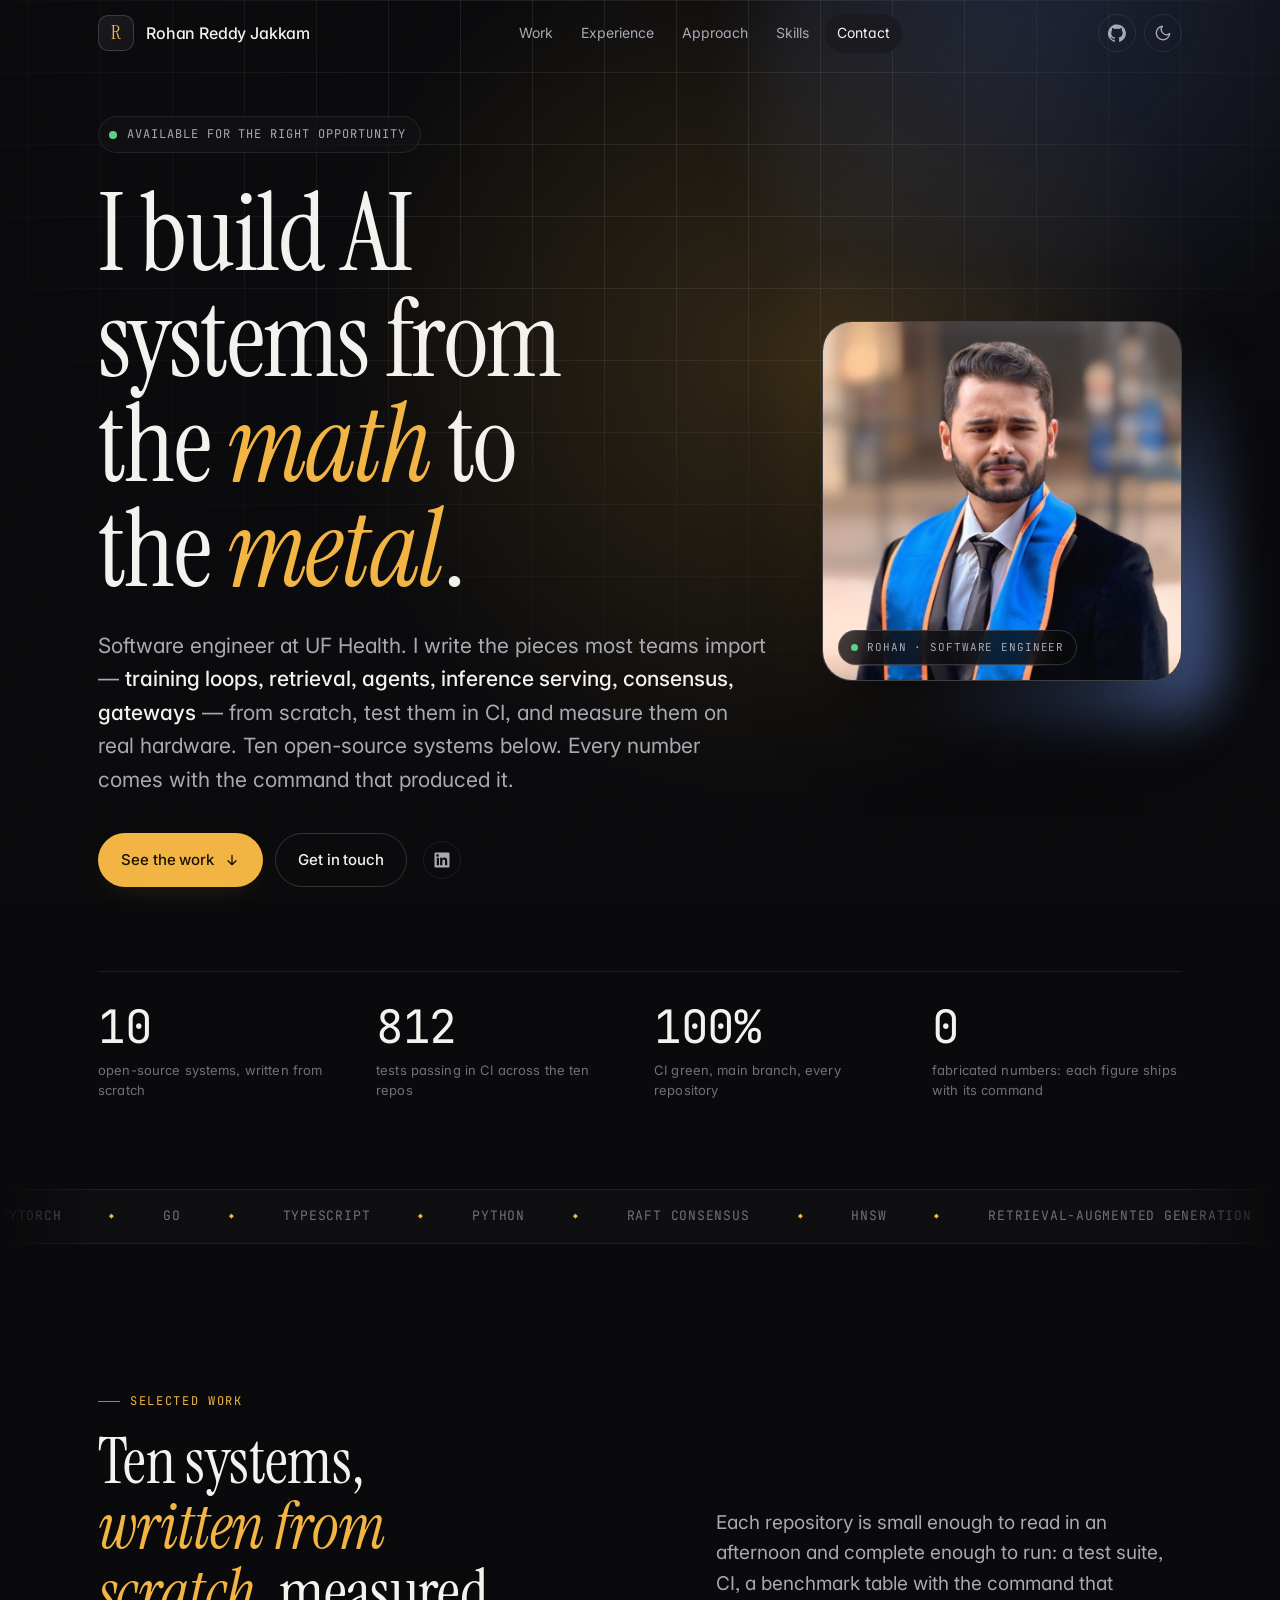
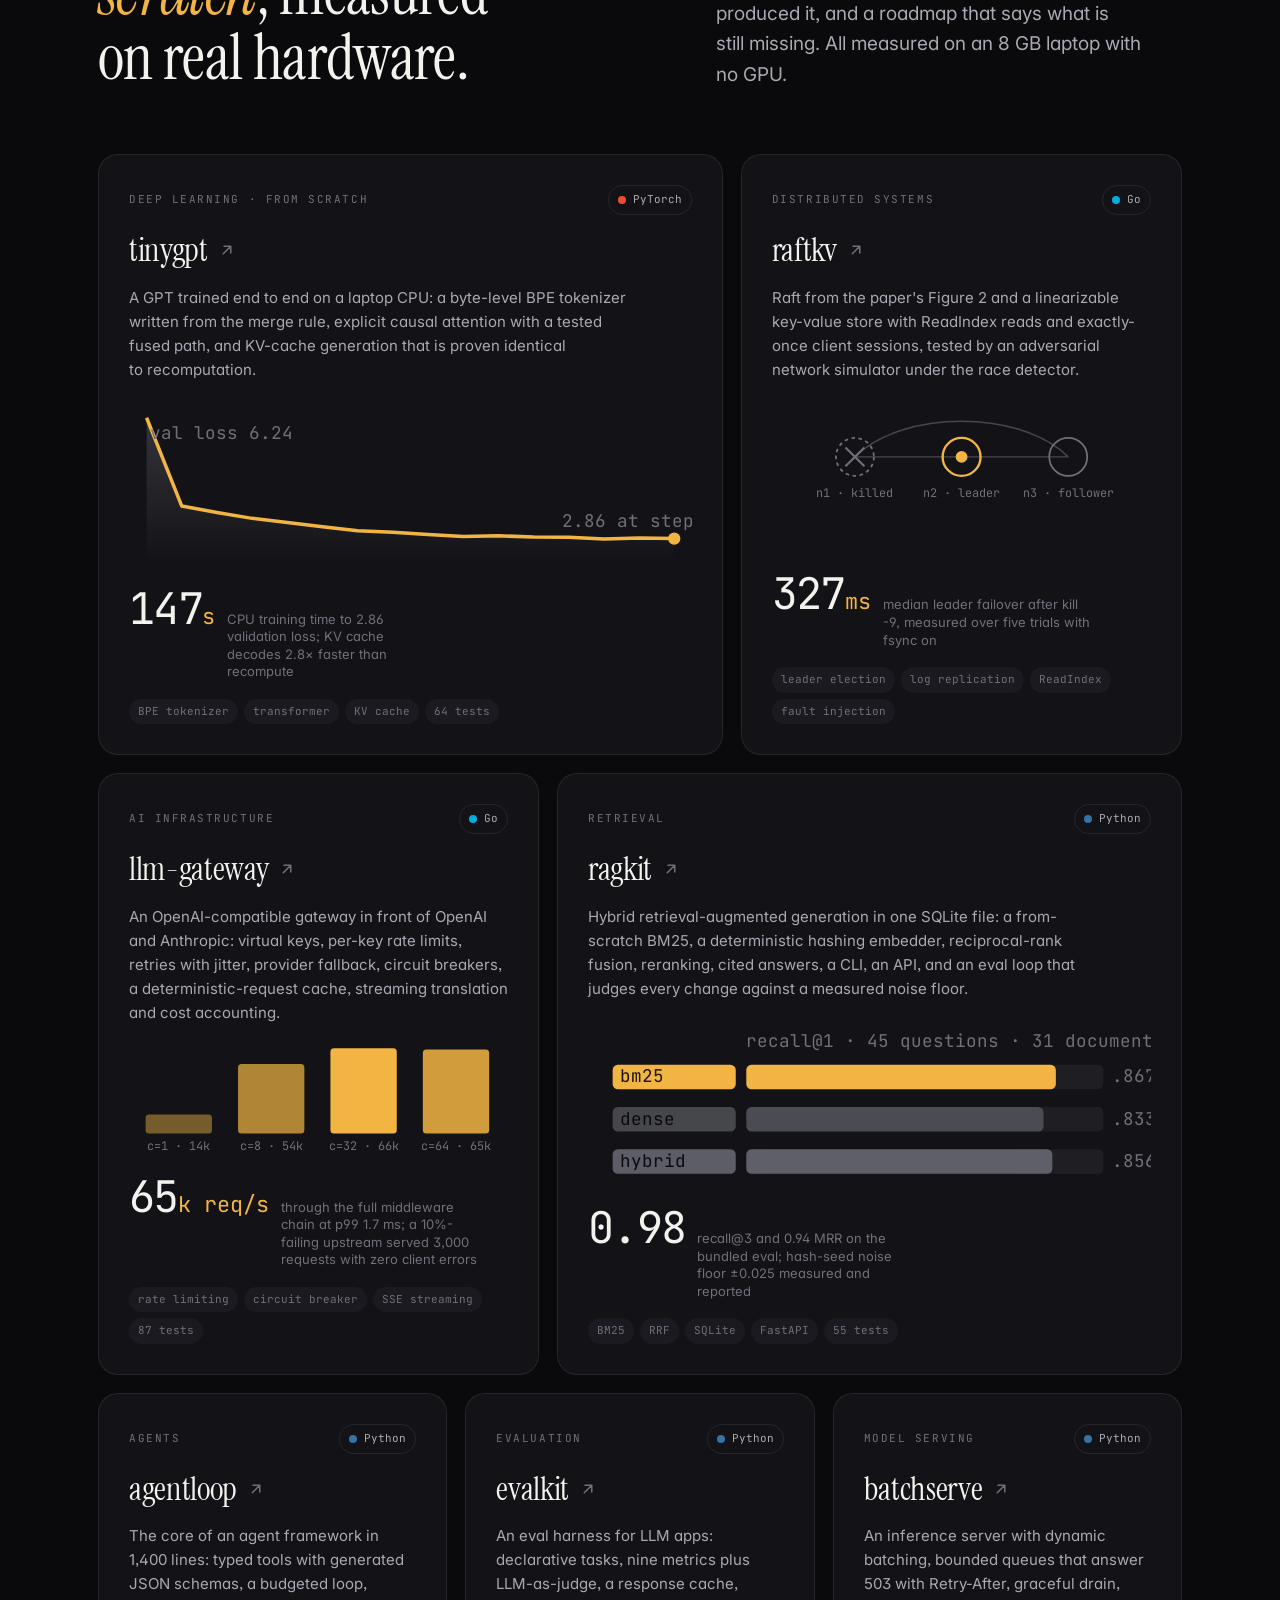
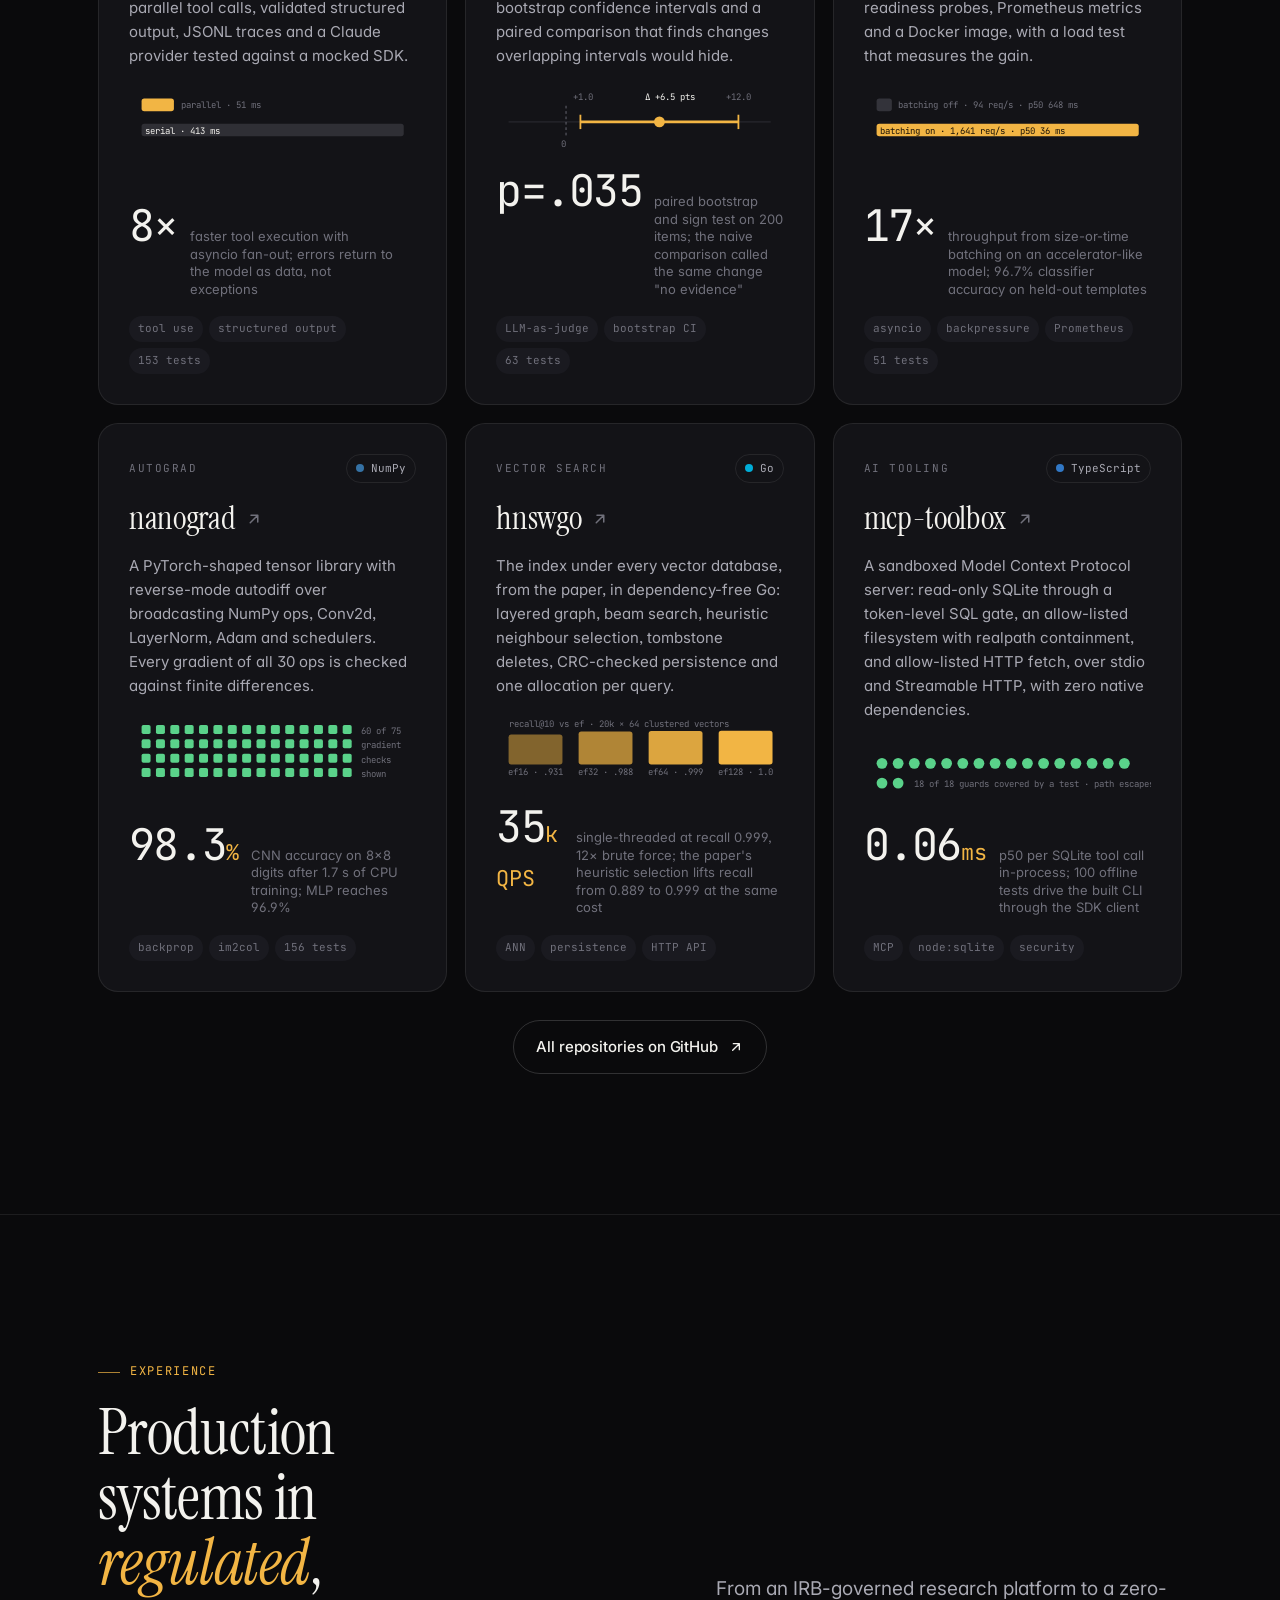
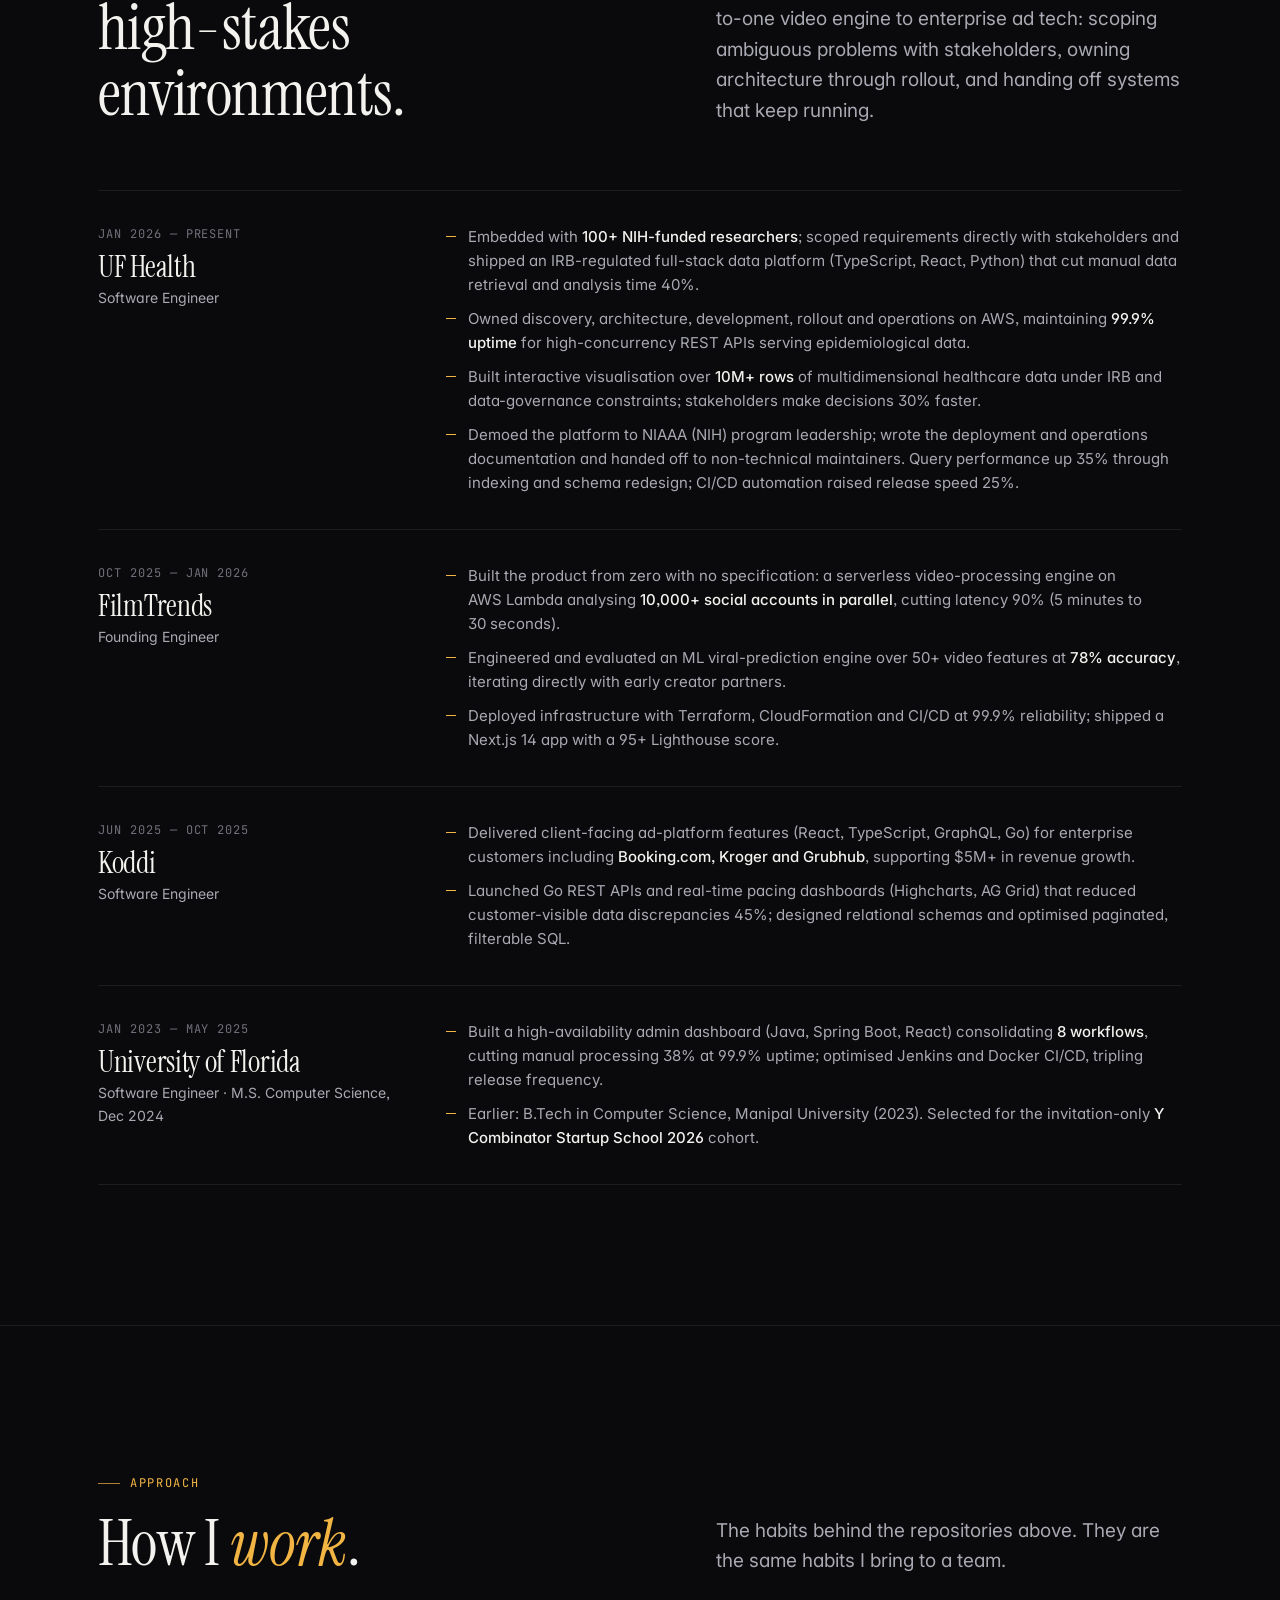
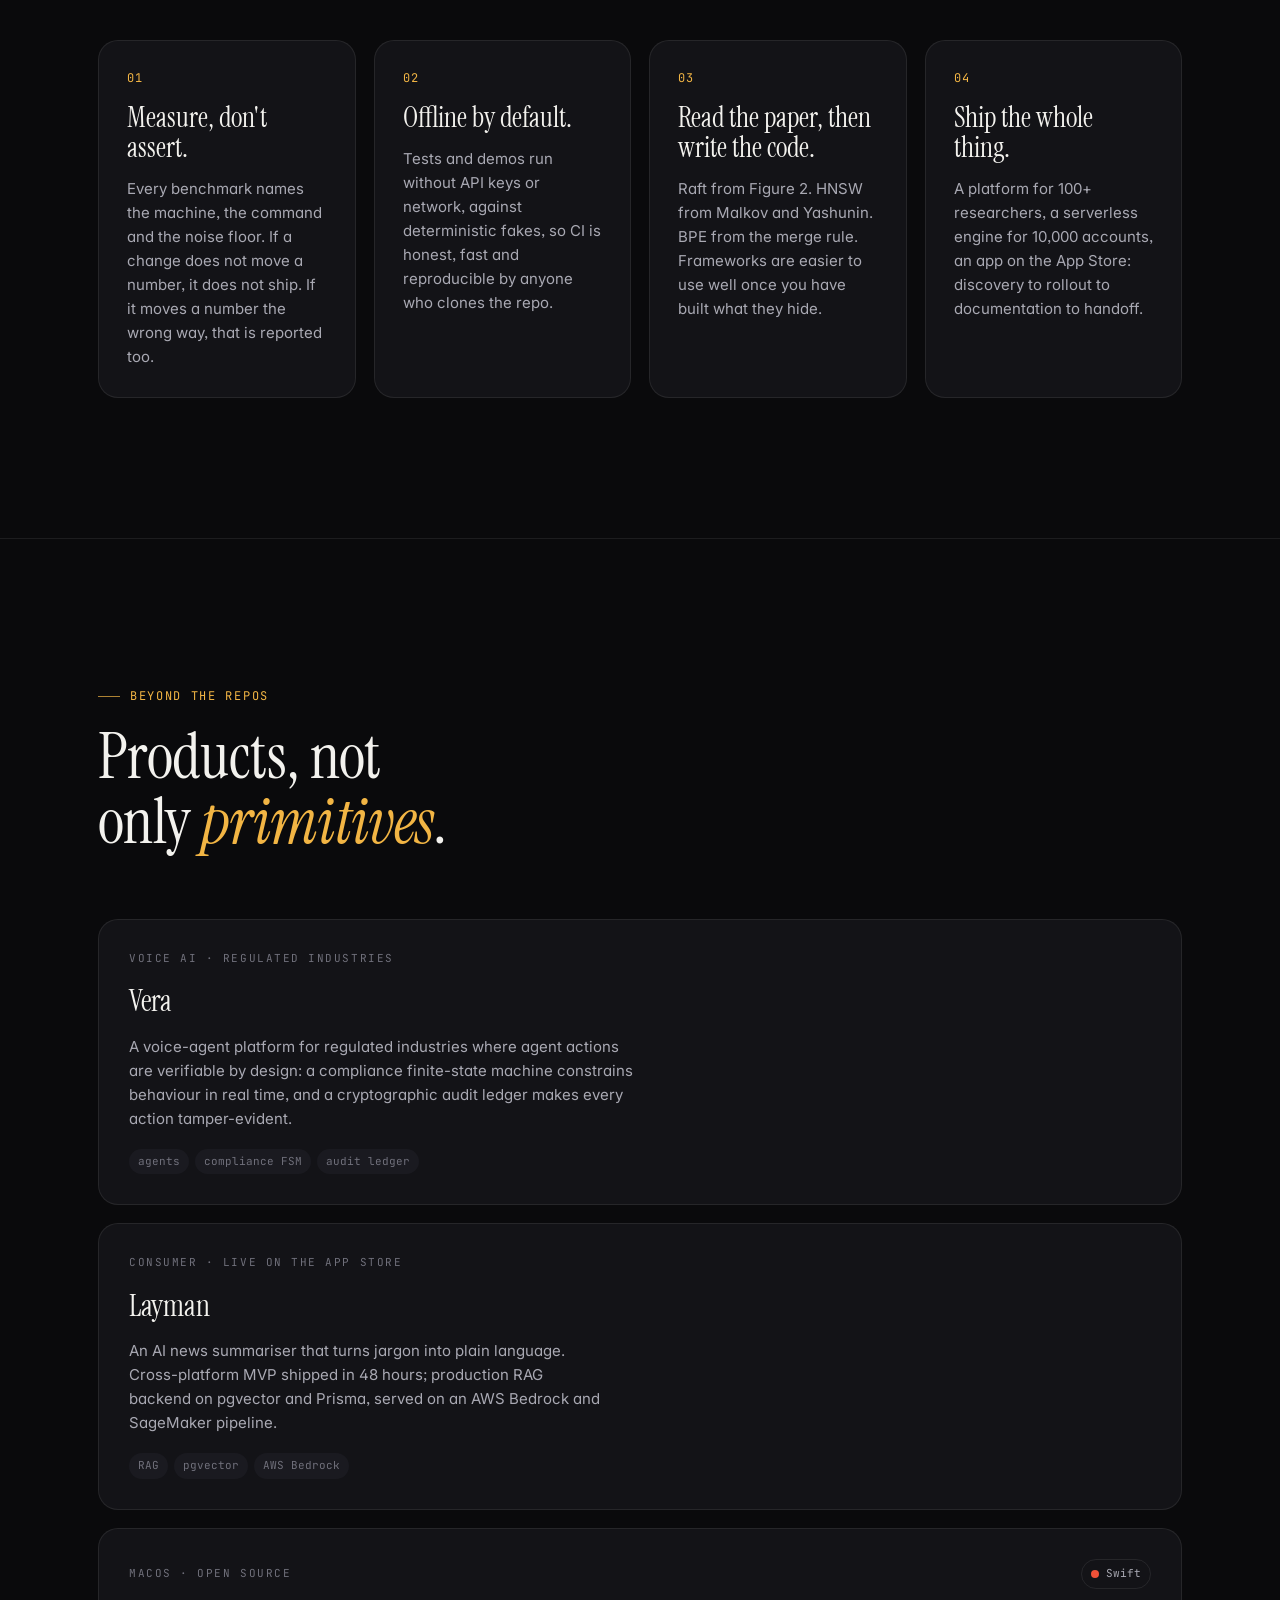
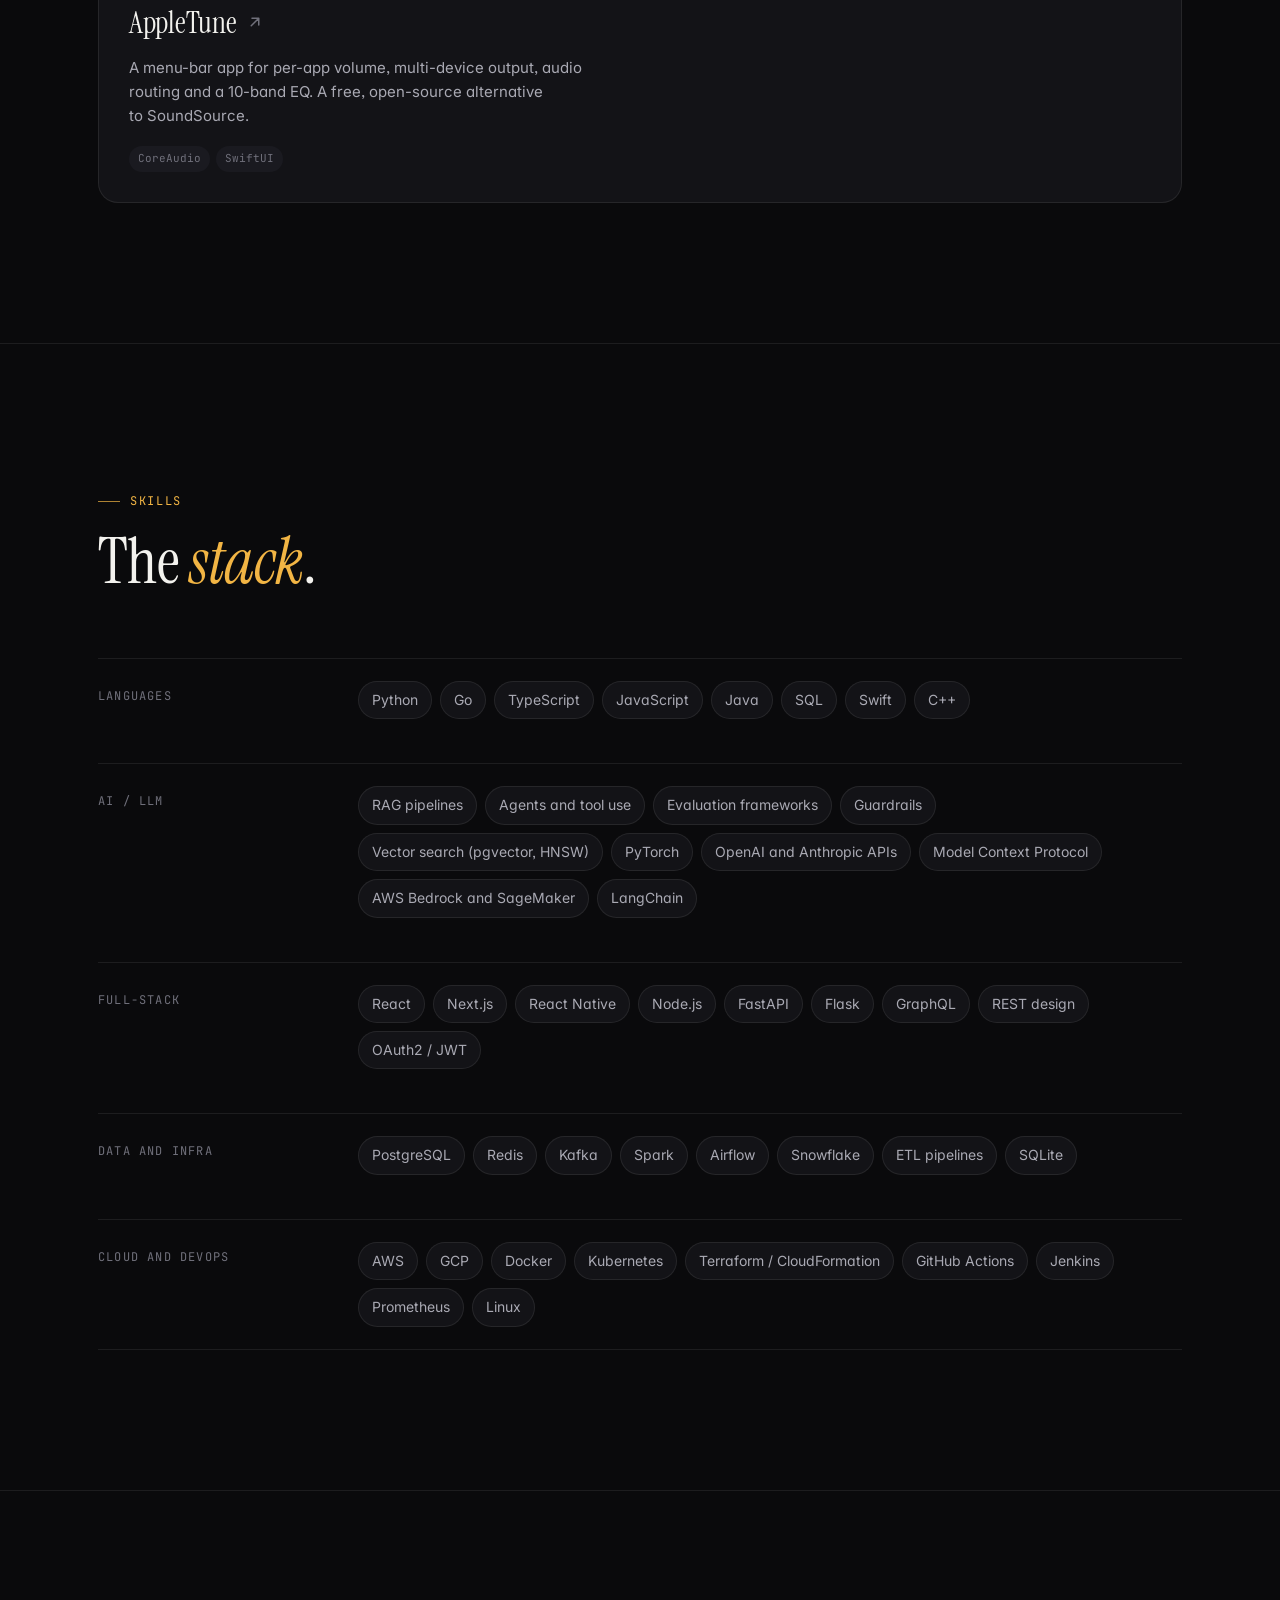
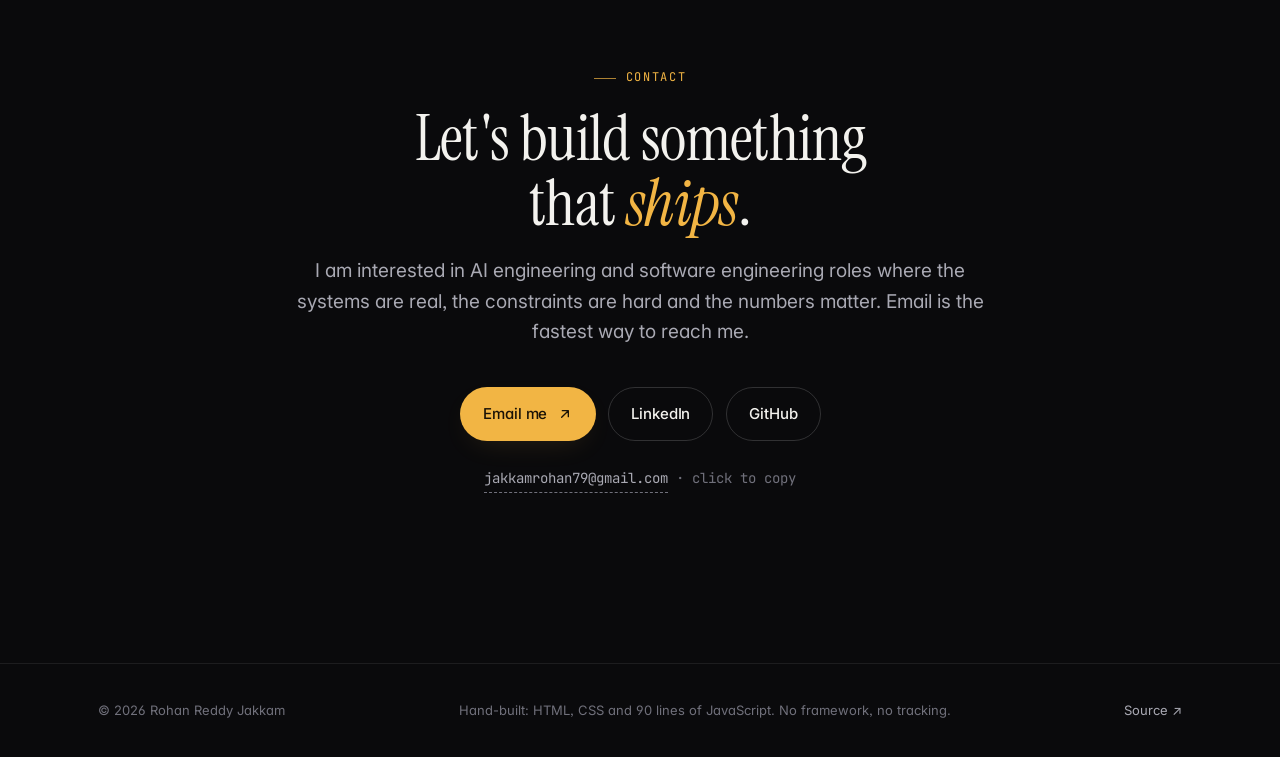
==== commit b1cc8f0e: "content: remove location mentions" ====
--- a/index.html
+++ b/index.html
@@ -62,7 +62,7 @@
       <div class="container">
         <div class="hero-inner">
           <div class="hero-text">
-        <span class="status reveal"><span class="dot" aria-hidden="true"></span>Available for the right opportunity · Gainesville, Florida</span>
+        <span class="status reveal"><span class="dot" aria-hidden="true"></span>Available for the right opportunity</span>
         <h1 id="hero-title" class="reveal" data-d="80">I build AI systems from the <em>math</em> to the <em>metal</em>.</h1>
         <p class="lede reveal" data-d="160">Software engineer at UF Health. I write the pieces most teams import — <strong>training loops, retrieval, agents, inference serving, consensus, gateways</strong> — from scratch, test them in CI, and measure them on real hardware. Ten open-source systems below. Every number comes with the command that produced it.</p>
         <div class="hero-cta reveal" data-d="240">
@@ -75,7 +75,7 @@
           </div>
           <figure class="hero-portrait reveal" data-d="200">
             <img src="assets/rohan.jpg" alt="Rohan Reddy Jakkam" width="800" height="800" loading="eager" fetchpriority="high" decoding="async">
-            <figcaption><span class="dot" aria-hidden="true"></span>Rohan · Gainesville, FL</figcaption>
+            <figcaption><span class="dot" aria-hidden="true"></span>Rohan · Software Engineer</figcaption>
           </figure>
         </div>
         <dl class="stats reveal" data-d="320">
@@ -248,7 +248,7 @@
         </div>
         <div class="timeline">
           <div class="job reveal">
-            <div><div class="when">Jan 2026 — present · Gainesville, FL</div><div class="who">UF Health</div><div class="role">Software Engineer</div></div>
+            <div><div class="when">Jan 2026 — present</div><div class="who">UF Health</div><div class="role">Software Engineer</div></div>
             <ul>
               <li>Embedded with <strong>100+ NIH-funded researchers</strong>; scoped requirements directly with stakeholders and shipped an IRB-regulated full-stack data platform (TypeScript, React, Python) that cut manual data retrieval and analysis time 40%.</li>
               <li>Owned discovery, architecture, development, rollout and operations on AWS, maintaining <strong>99.9% uptime</strong> for high-concurrency REST APIs serving epidemiological data.</li>
@@ -265,14 +265,14 @@
             </ul>
           </div>
           <div class="job reveal">
-            <div><div class="when">Jun 2025 — Oct 2025 · Fort Worth, TX</div><div class="who">Koddi</div><div class="role">Software Engineer</div></div>
+            <div><div class="when">Jun 2025 — Oct 2025</div><div class="who">Koddi</div><div class="role">Software Engineer</div></div>
             <ul>
               <li>Delivered client-facing ad-platform features (React, TypeScript, GraphQL, Go) for enterprise customers including <strong>Booking.com, Kroger and Grubhub</strong>, supporting $5M+ in revenue growth.</li>
               <li>Launched Go REST APIs and real-time pacing dashboards (Highcharts, AG Grid) that reduced customer-visible data discrepancies 45%; designed relational schemas and optimised paginated, filterable SQL.</li>
             </ul>
           </div>
           <div class="job reveal">
-            <div><div class="when">Jan 2023 — May 2025 · Gainesville, FL</div><div class="who">University of Florida</div><div class="role">Software Engineer · M.S. Computer Science, Dec 2024</div></div>
+            <div><div class="when">Jan 2023 — May 2025</div><div class="who">University of Florida</div><div class="role">Software Engineer · M.S. Computer Science, Dec 2024</div></div>
             <ul>
               <li>Built a high-availability admin dashboard (Java, Spring Boot, React) consolidating <strong>8 workflows</strong>, cutting manual processing 38% at 99.9% uptime; optimised Jenkins and Docker CI/CD, tripling release frequency.</li>
               <li>Earlier: B.Tech in Computer Science, Manipal University (2023). Selected for the invitation-only <strong>Y Combinator Startup School 2026</strong> cohort.</li>
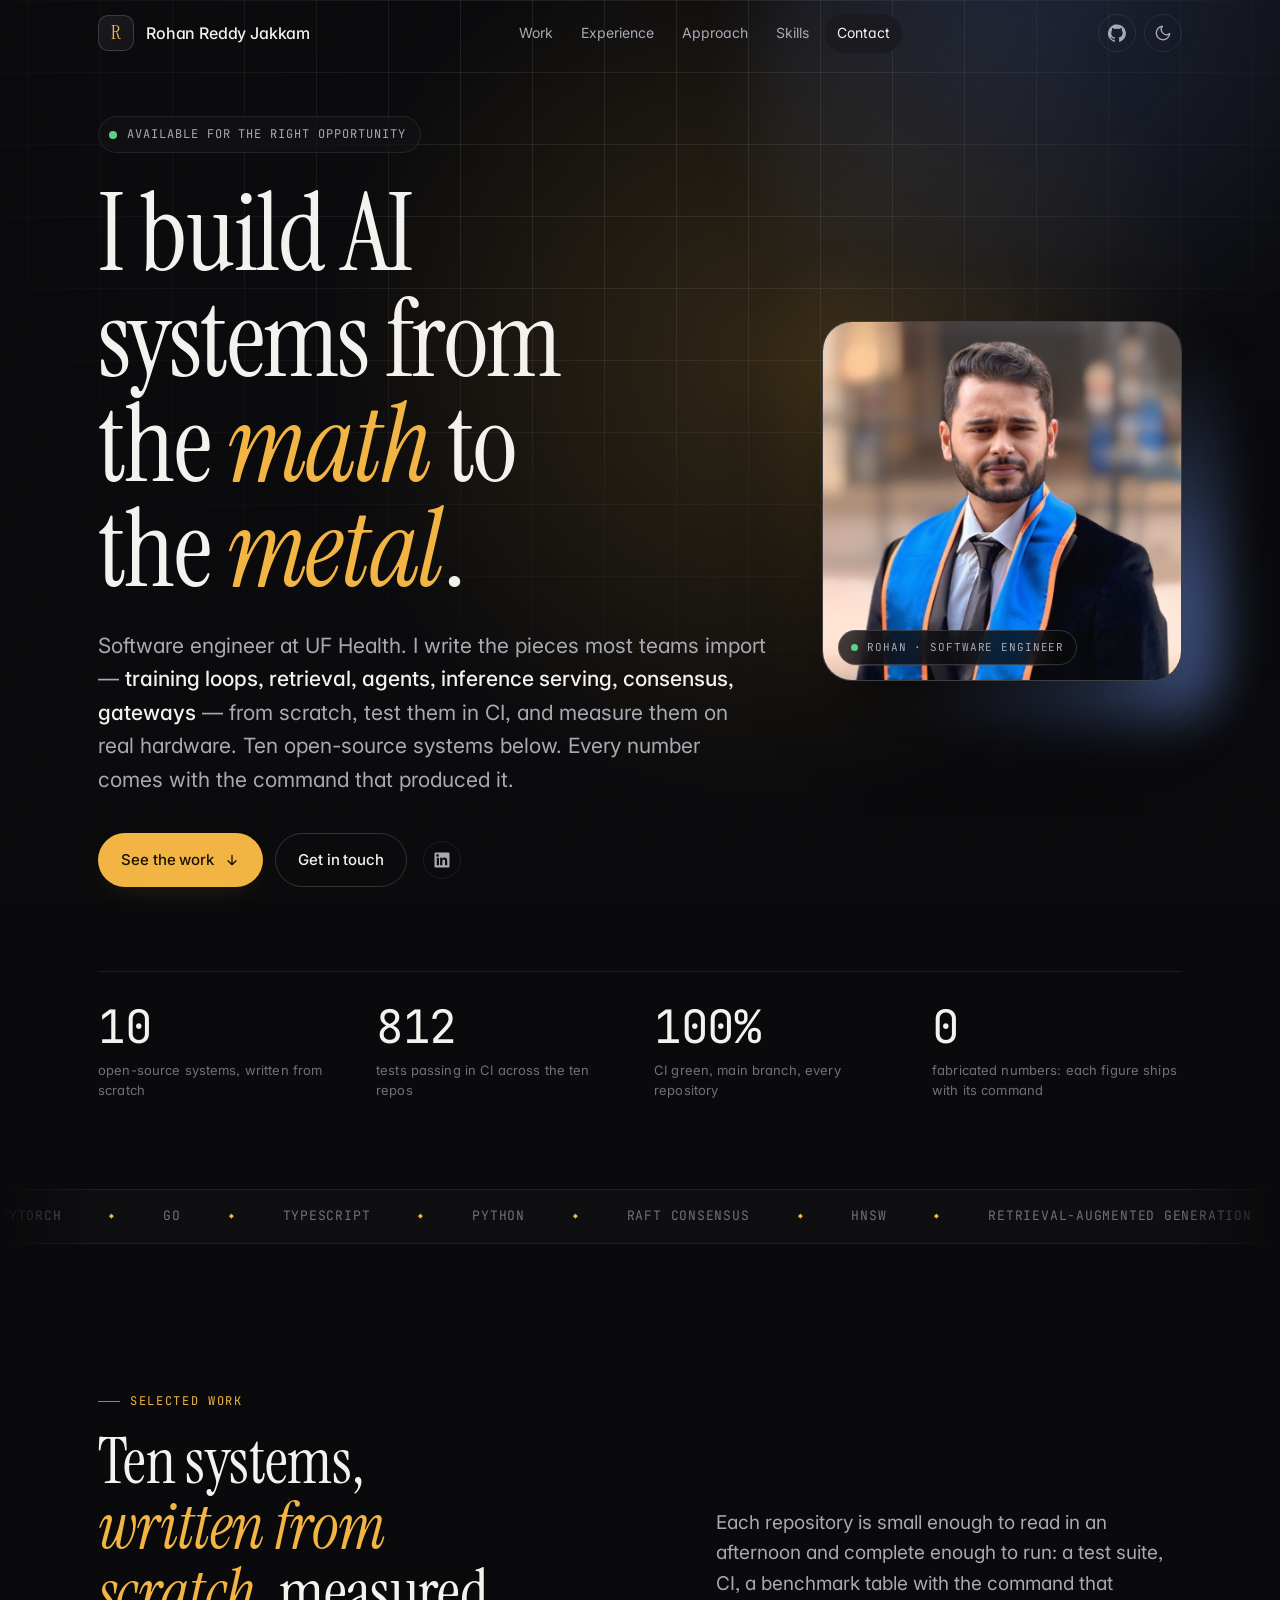
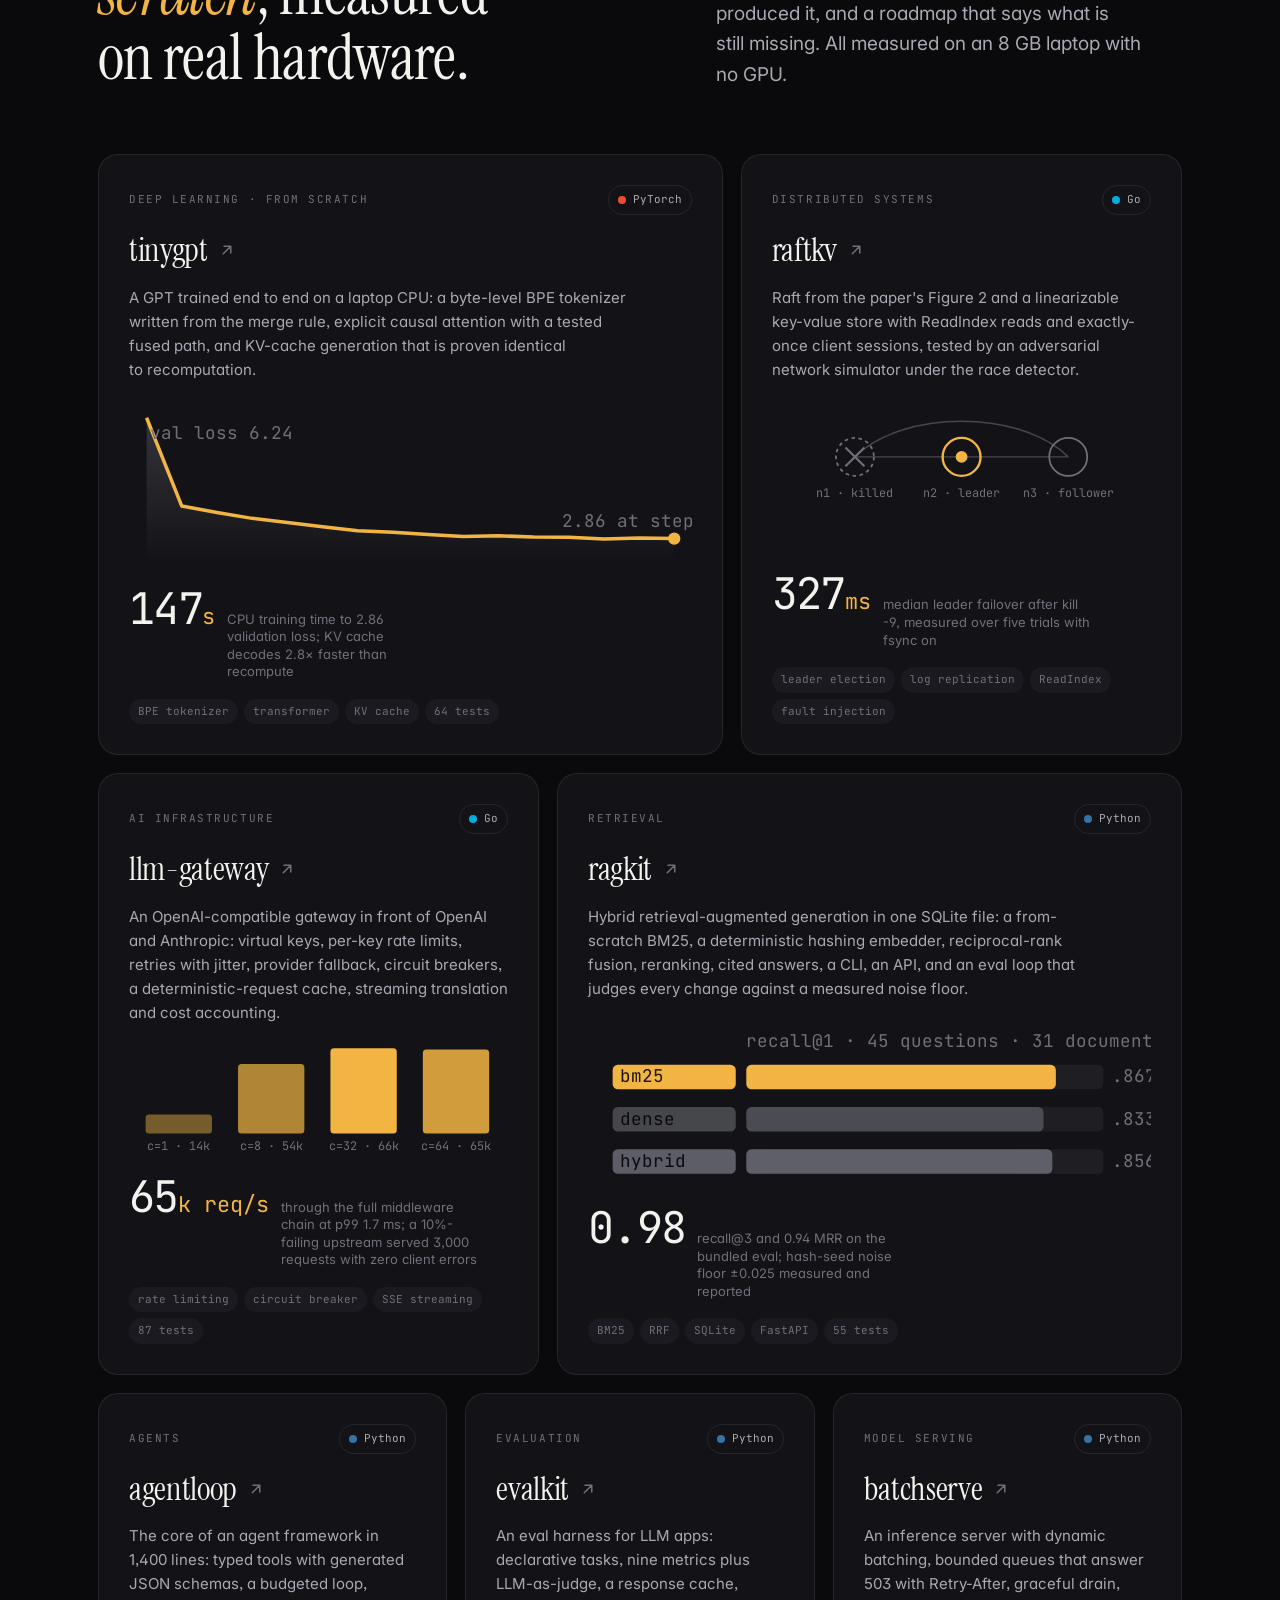
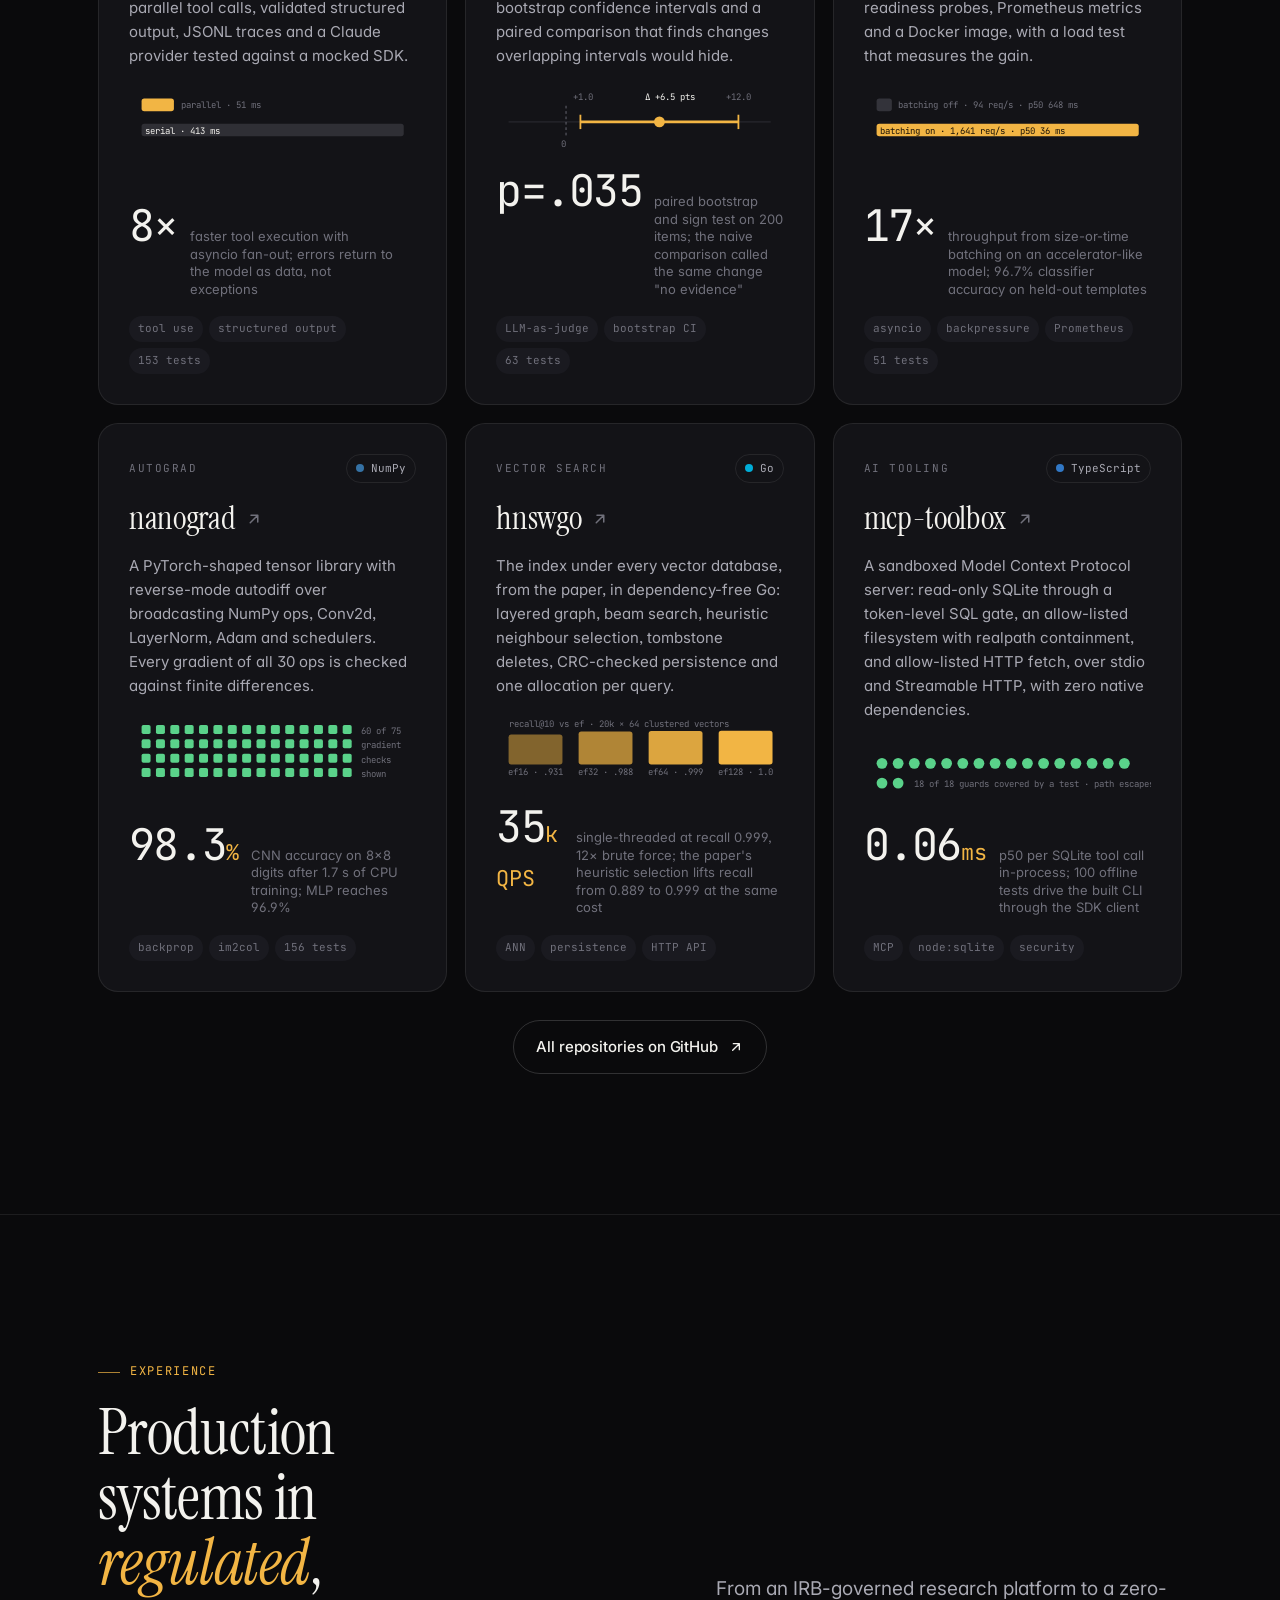
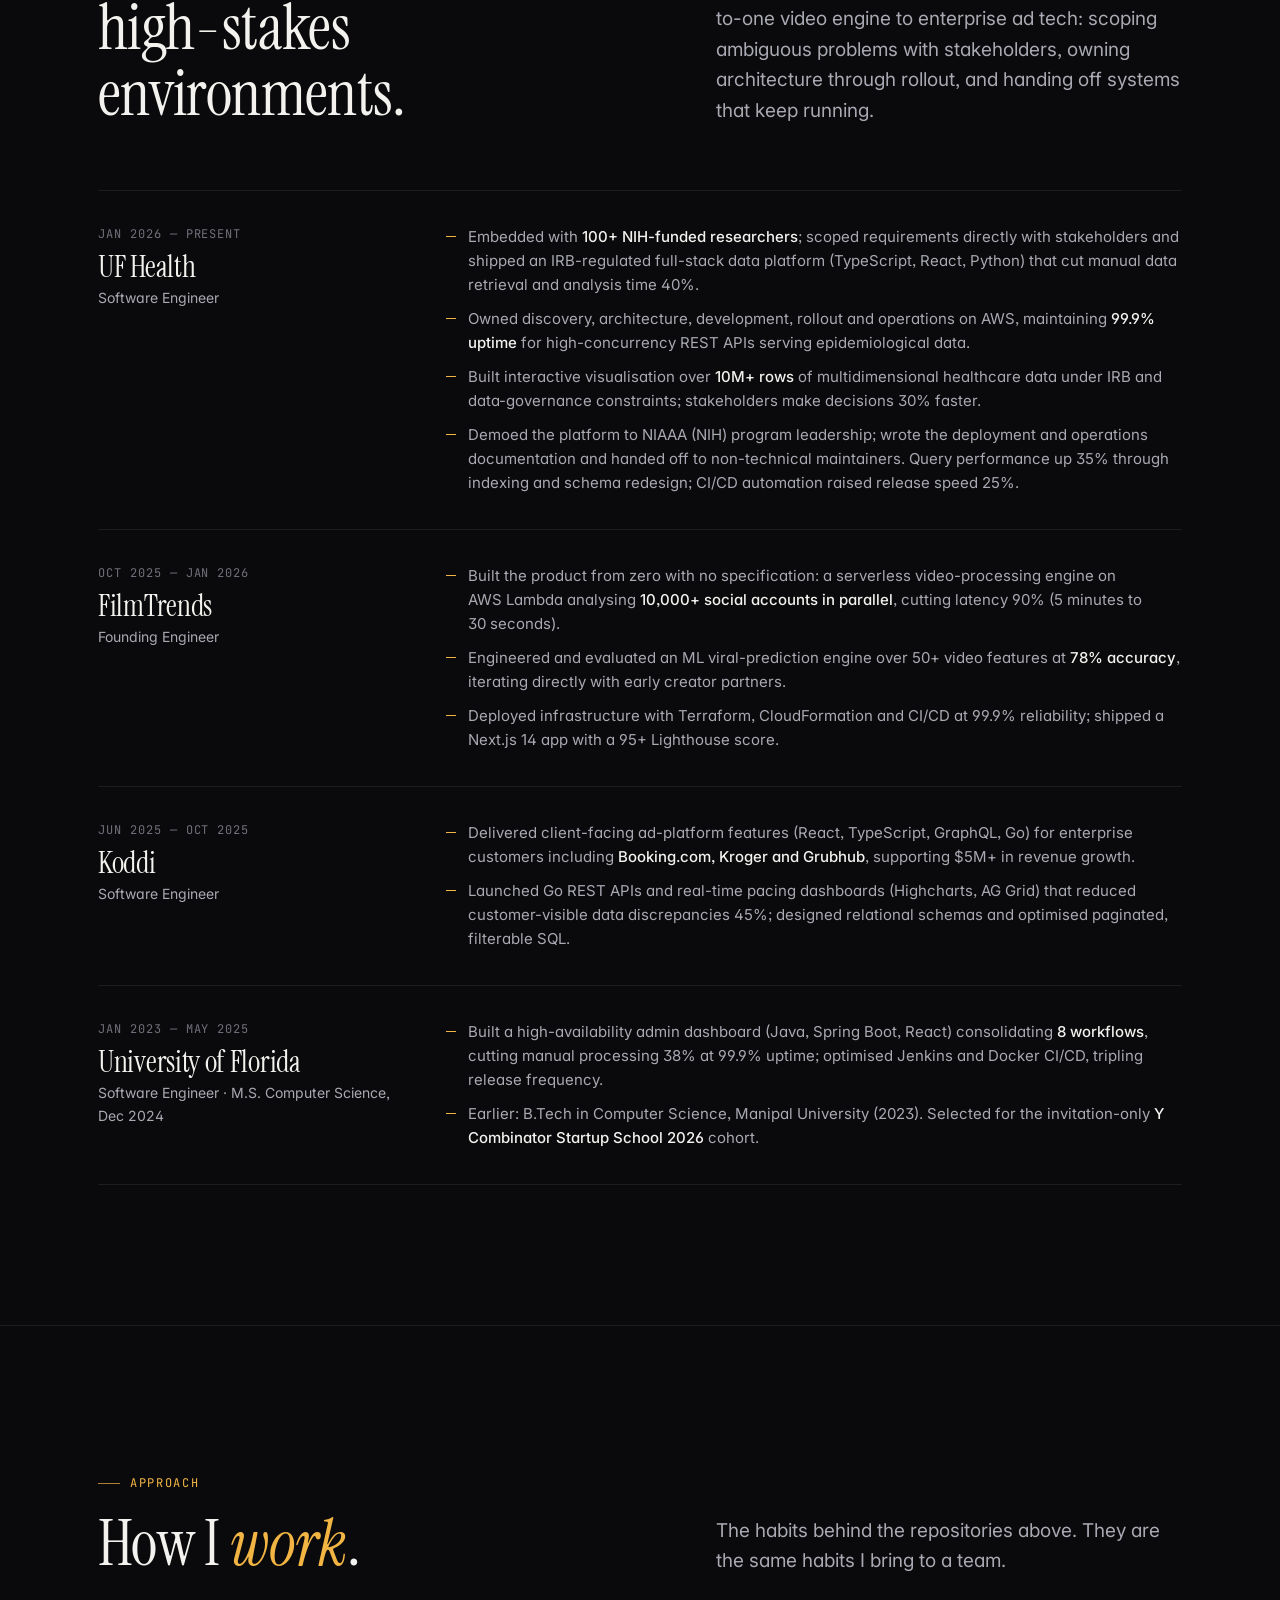
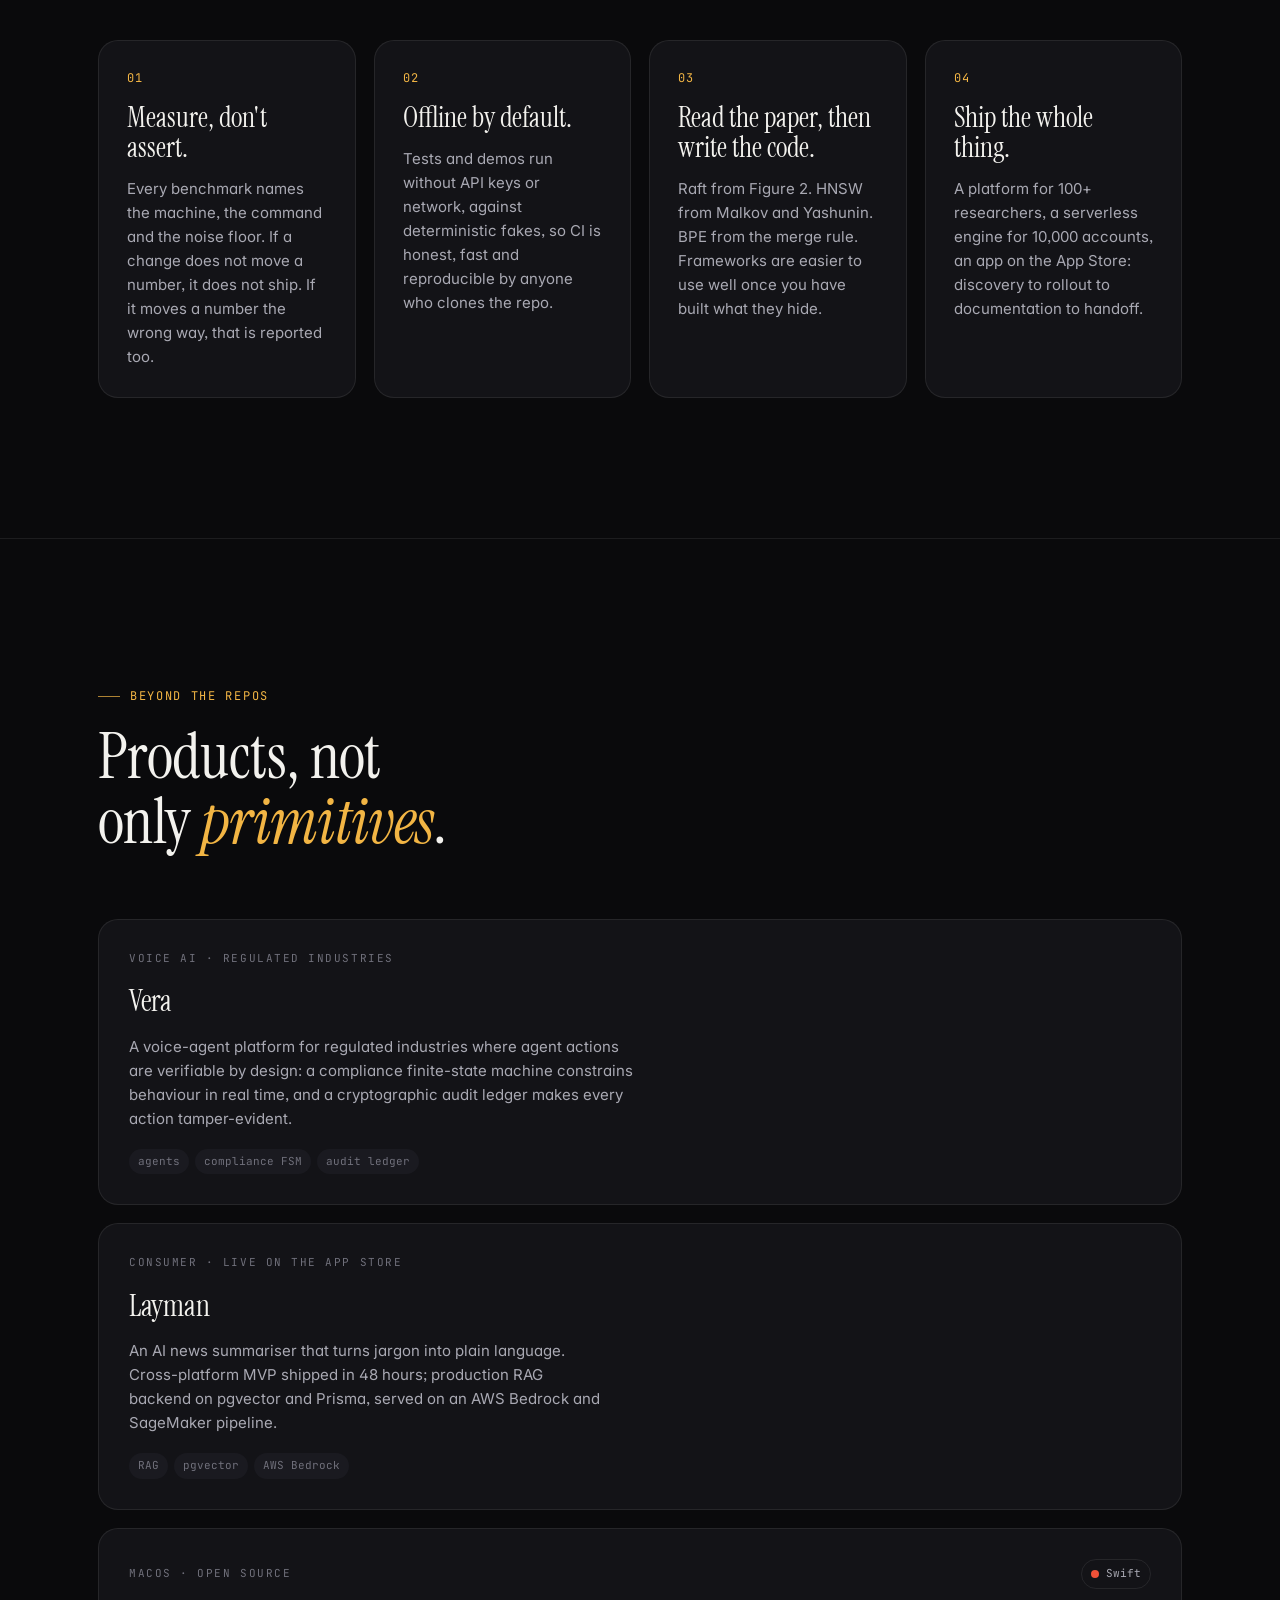
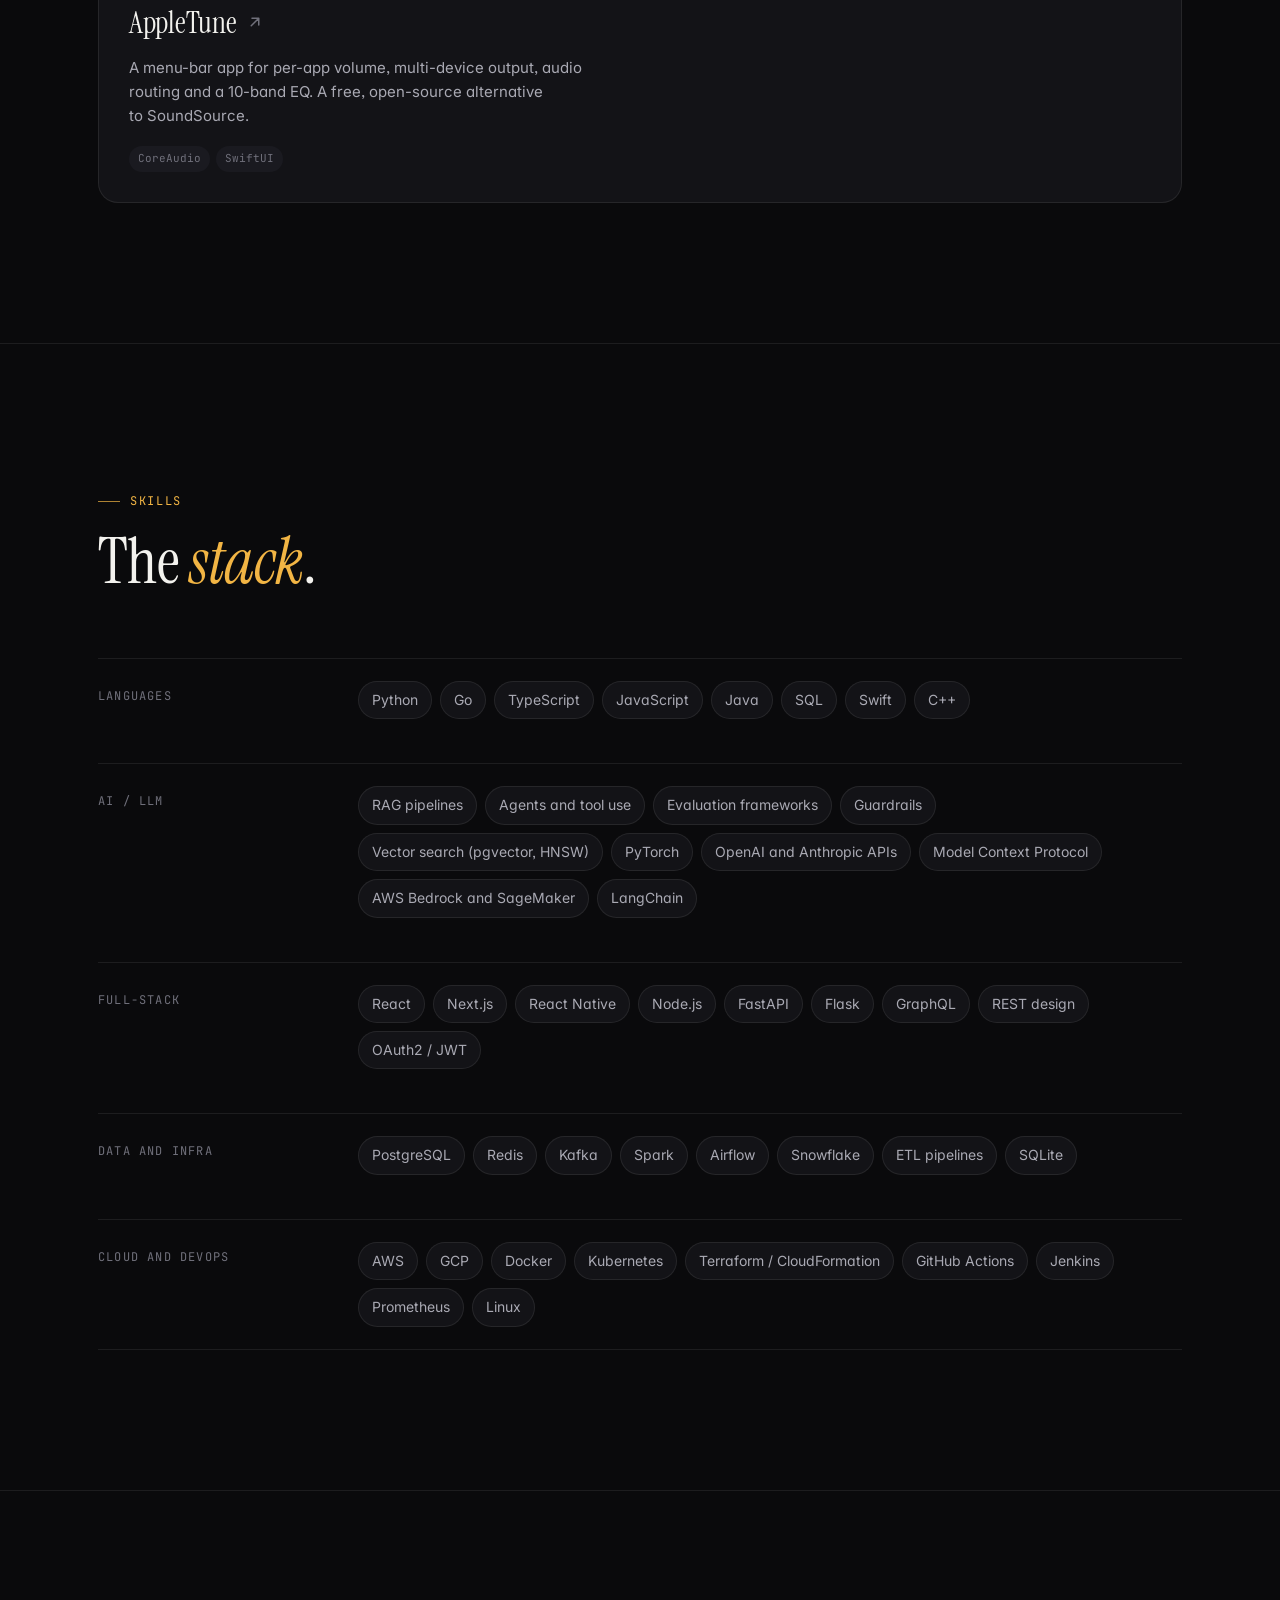
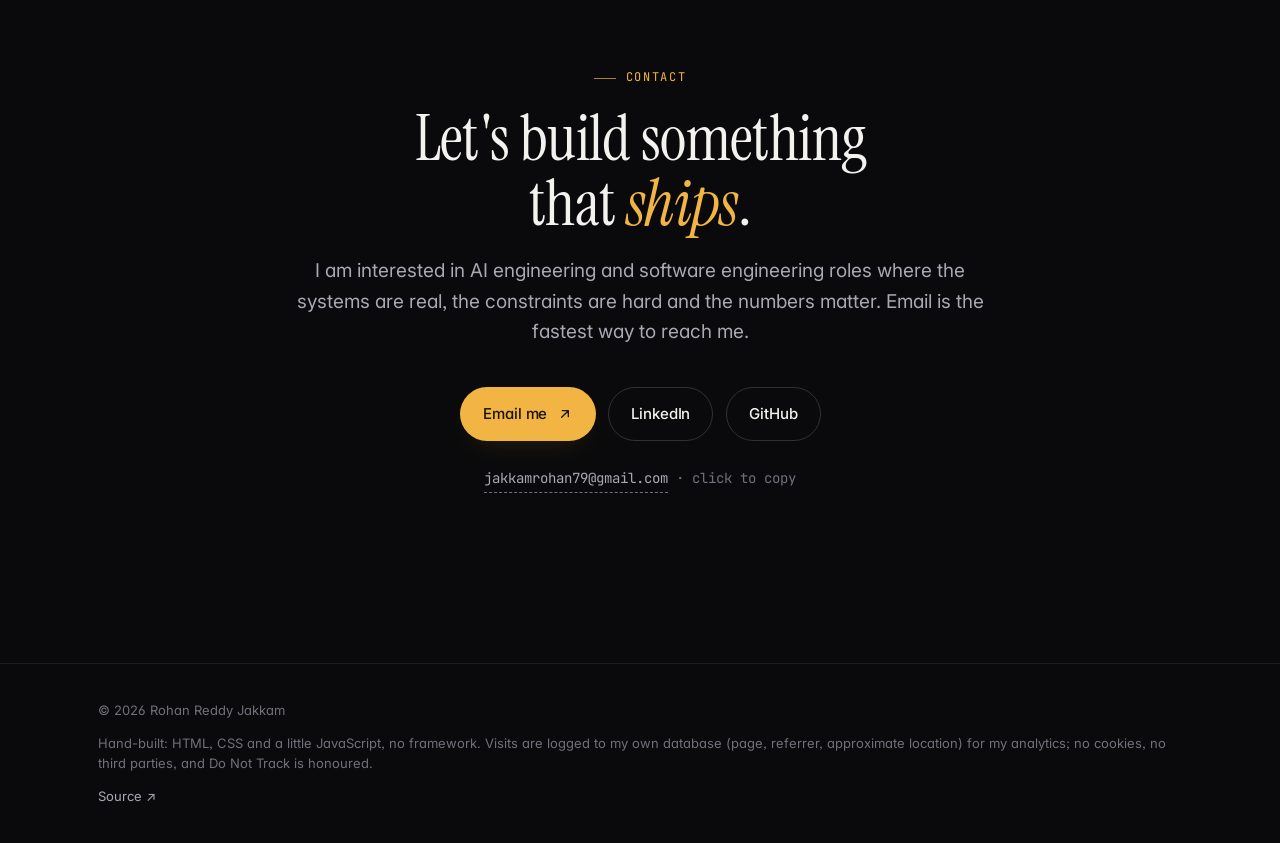
==== commit 4f054534: "feat: self-hosted visit analytics beacon with a privacy note" ====
--- a/index.html
+++ b/index.html
@@ -367,11 +367,12 @@
   <footer class="footer">
     <div class="container">
       <span>© <span id="year">2026</span> Rohan Reddy Jakkam</span>
-      <span>Hand-built: HTML, CSS and 90 lines of JavaScript. No framework, no tracking.</span>
+      <span>Hand-built: HTML, CSS and a little JavaScript, no framework. Visits are logged to my own database (page, referrer, approximate location) for my analytics; no cookies, no third parties, and Do Not Track is honoured.</span>
       <a href="https://github.com/rohanreddy79/rohanreddy79.github.io" target="_blank" rel="noopener">Source ↗</a>
     </div>
   </footer>
   <div class="toast" id="toast" role="status" aria-live="polite"></div>
   <script src="main.js" defer></script>
+  <script src="analytics.js" defer></script>
 </body>
 </html>
